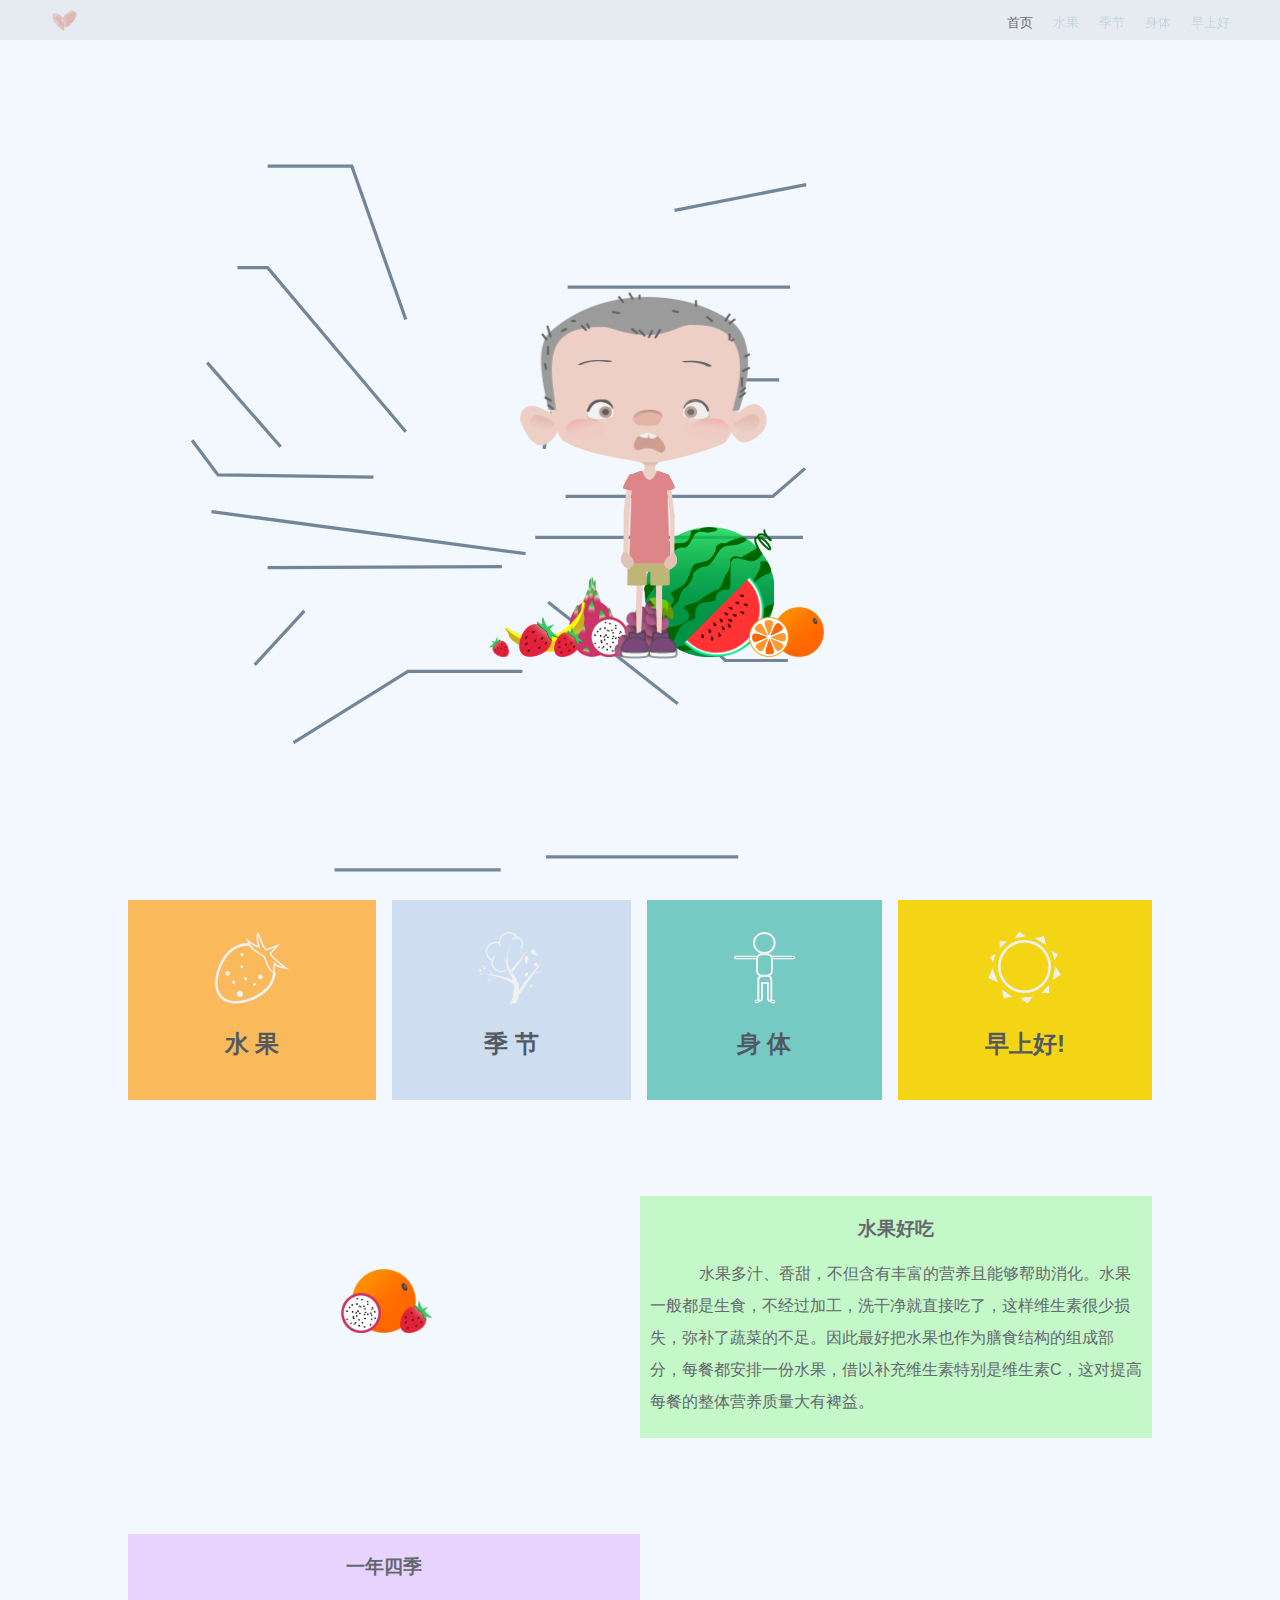
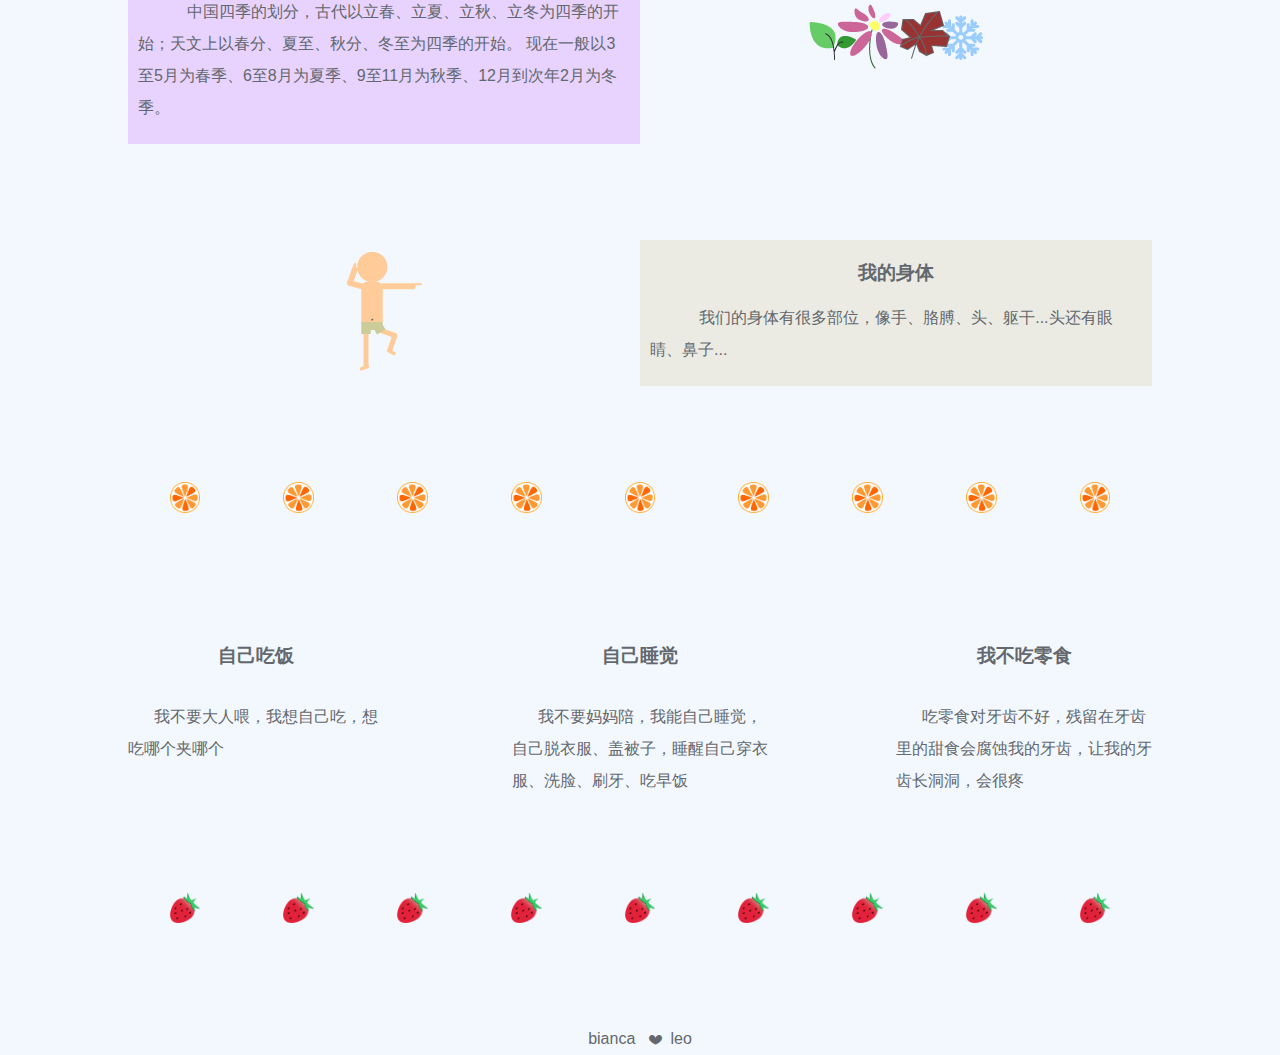
==== index.html @ 9fa592bf "Update index.html" ====
<!DOCTYPE html>
<html lang="en">
<head>
	<meta charset="UTF-8">
	<meta name="viewport" content="width=device-width, initial-scale=1.0, user-scalable=no">
	<title>Leo~</title>
	<link rel="stylesheet" href="css/common.css">
	<link rel="stylesheet" href="css/style.css">
	<link rel="stylesheet" href="css/iconfont.css">
	<link rel="shortcut icon" type="image/icon" href="imgs/heart.ico">
	<!-- <link href="https://fonts.googleapis.com/css?family=ZCOOL+KuaiLe" rel="stylesheet"> -->
</head>
<body>
	<header>
		<div class="header-inner">
			<a href="index.html" id="logo"></a>
			<nav>
				<a id="menu-icon" data-target="nav ul"></a>
				<ul>
					<li><a href="index.html" class="current">首页</a></li>
					<li><a href="fruits.html">水果</a></li>
					<li><a href="#">季节</a></li>
					<li><a href="#">身体</a></li>
					<li><a href="#">早上好</a></li>
				</ul>
			</nav>
		</div>
	</header>

	<section class="banner"> 
		<div class="banner-inner">
			<!-- <svg id="dirLines" class="showUp" xmlns="http://www.w3.org/2000/svg" viewBox="0 0 392 478">
				<defs>
					<style>
						.cls-1{fill:none;stroke:#b3b3b3;stroke-miterlimit:10;stroke-width:2px;}
					</style>
				</defs>
				<line class="cls-1" x1="226" y1="133" x2="384" y2="133"/>
				<line class="cls-1" x1="151" y1="148" x2="26" y2="148"/>
				<line class="cls-1" x1="151" y1="200" x2="15" y2="200"/>
				<line class="cls-1" x1="95" y1="225" x2="31" y2="225"/>
				<polyline class="cls-1" points="215 208 361 208 374 194"/>
				<line class="cls-1" x1="211" y1="249" x2="305" y2="249"/>
				<line class="cls-1" x1="225" y1="230" x2="381" y2="230"/>
				<polyline class="cls-1" points="156 225 140 254 52 254"/>
				<line class="cls-1" x1="206" y1="313" x2="125" y2="313"/>
				<line class="cls-1" x1="104" y1="279" x2="38" y2="279"/>
				<polyline class="cls-1" points="263 270 340 270 357 289"/>
				<line class="cls-1" x1="216" y1="397" x2="305" y2="397"/>
				<line class="cls-1" x1="195" y1="403" x2="125" y2="403"/>
				<line class="cls-1" x1="226" y1="427" x2="316" y2="427"/>
				<line class="cls-1" x1="180" y1="431" x2="125" y2="431"/>
				<polyline class="cls-1" points="206 279 253 279 277 300"/>
			</svg> -->
		</div>
		<svg xmlns="http://www.w3.org/2000/svg" viewBox="0 0 593 478">
		    <defs>
		        <style>
		        #names, #names-m{
		        	display: none;
		        	opacity: 0;
		        }

		        #dirLines, #dirLine-m{
		        	display: none;
		        }

		        text{
		        	fill: #63686e;
		        }

		        line, polyline{
		        	fill: #63686e;
		        }

		        #parts path, #parts rect, #parts-m path, #parts-m rect{
		        	opacity: 0;
		        }

		        .cls-1,
		        .cls-6 {
		            fill: none;
		            stroke-miterlimit: 10;
		        }

		        .cls-1 {
		            stroke: #738598;
		            stroke-width: 1.5px;
		        }

		        .cls-2 {
		            font-size: 17px;
		        }

		        .cls-2,
		        .cls-3 {
		            font-family: MicrosoftYaHei, Microsoft YaHei;
		        }

		        .cls-3 {
		            font-size: 17.38px;
		        }

		        .cls-4 {
		            letter-spacing: -0.01em;
		        }

		        .cls-5 {
		            letter-spacing: 0em;
		        }

		        .cls-6 {
		            stroke: #63686e;
		            stroke-width: 1.5px;
		        }

		        .cls-7 {
		            letter-spacing: 0em;
		        }

		        .cls-8 {
		            letter-spacing: -0.01em;
		        }

		        .cls-9 {
		            letter-spacing: -0.01em;
		        }

		        #parts path.partShow, #parts rect.partShow{
		        	opacity: 1;
		        	stroke-dasharray: 4, 4;
		        	stroke: #21174a;
		        	fill: rgba(68,142,246,0.3);
		        }

		        #parts-m path.partShow, #parts-m rect.partShow{
		        	opacity: 1;
		        	stroke-dasharray: 4, 4;
		        	stroke: #21174a;
		        	fill: rgba(68,142,246,0.3);
		        }
		        </style>
		    </defs>
		    <g id="dirLines" class="showUp">
		        <line class="cls-1" x1="293" y1="133" x2="451" y2="133" />
		        <polyline class="cls-1" points="218 148 193 77 154 77" />
		        <polyline class="cls-1" points="218 200 154 124 123 124" />
		        <polyline class="cls-1" points="282 208 428 208 441 194" />
		        <line class="cls-1" x1="278" y1="249" x2="372" y2="249" />
		        <polyline class="cls-1" points="292 230 418 230 450 216" />
		        <polyline class="cls-1" points="203 221 131 220 113 200" />
		        <polyline class="cls-1" points="166 344 219 311 272 311" />
		        <line class="cls-1" x1="171" y1="283" x2="148" y2="308" />
		        <polyline class="cls-1" points="330 270 356 306 385 306" />
		        <line class="cls-1" x1="283" y1="397" x2="372" y2="397" />
		        <line class="cls-1" x1="262" y1="403" x2="192" y2="403" />
		        <line class="cls-1" x1="293" y1="427" x2="383" y2="427" />
		        <line class="cls-1" x1="284" y1="279" x2="344" y2="326" />
		        <polyline class="cls-1" points="273.5 256.5 251 256.5 145 231 128 231" />
		        <line class="cls-1" x1="262.5" y1="262.5" x2="154" y2="263" />
		        <line class="cls-1" x1="115" y1="154" x2="160" y2="207" />
		        <line class="cls-1" x1="342.5" y1="97.5" x2="403.5" y2="85.5" />
		    </g>
		    <g id="dirLines-m" class="showUp">
		    	<line class="cls-1" x1="263" y1="133" x2="366" y2="133" />
		        <polyline class="cls-1" points="188 148 163 77 124 77" />
		        <polyline class="cls-1" points="188 200 124 124 110 124" />
		        <polyline class="cls-1" points="252 208 259 176 361 176" />
		        <line class="cls-1" x1="248" y1="249" x2="372" y2="249" />
		        <polyline class="cls-1" points="262 230 358 230 373 217" />
		        <polyline class="cls-1" points="173 221 101 220 89 204" />
		        <polyline class="cls-1" points="136 344 189 311 242 311" />
		        <line class="cls-1" x1="141" y1="283" x2="118" y2="308" />
		        <polyline class="cls-1" points="300 270 336 306 365 306" />
		        <line class="cls-1" x1="253" y1="397" x2="342" y2="397" />
		        <line class="cls-1" x1="232" y1="403" x2="155" y2="403" />
		        <line class="cls-1" x1="263" y1="427" x2="342" y2="427" />
		        <line class="cls-1" x1="254" y1="279" x2="314" y2="326" />
		        <line class="cls-1" x1="243.5" y1="256.5" x2="98" y2="237" />
		        <line class="cls-1" x1="232.5" y1="262.5" x2="124" y2="263" />
		        <line class="cls-1" x1="96" y1="168" x2="130" y2="207" />
		        <line class="cls-1" x1="312.5" y1="97.5" x2="373.5" y2="85.5" />
		    </g>
		    <g id="names">    
		    	<g class="ng">
		    		<rect id="nhead" x="408" data-parts="phead" class="cls-6" y="67.5" width="98.5" height="28" rx="5.5" ry="5.5" />
		    		<text class="cls-2" transform="translate(427 88.23)">头</text>
			        <text class="cls-3" transform="translate(457 88.3)">head</text>
		    	</g>	
		    	<g class="ng">
		    		<rect id="nforehead" data-parts="pforehead" class="cls-6" x="464" y="114.5" width="123.5" height="28" rx="5.5" ry="5.5" />
		    		<text class="cls-2" transform="translate(470 135.23)">前额</text>
			        <text class="cls-3" transform="translate(509 135.3)">fo
			            <tspan class="cls-4" x="17.08" y="0">r</tspan>
			            <tspan class="cls-5" x="23.47" y="0">ehead</tspan>
			        </text>
		    	</g>
		        
		        <g class="ng">
		        	<rect id="nnose" data-parts="pnose" class="cls-6" x="451" y="162.5" width="115.5" height="28" rx="5.5" ry="5.5" />
		        	<text class="cls-2" transform="translate(466 183.23)">鼻子</text>
			        <text class="cls-3" transform="translate(516 183.3)">nose</text>
			        
		        </g>
		        

		        
		        

		      	<g class="ng">
		      		<rect id="nmouth" data-parts="pmouth" class="cls-6" x="462" y="201.5" width="115.5" height="28" rx="5.5" ry="5.5" />
		      		<text class="cls-2" transform="translate(477 222.23)">嘴</text>
			        <text class="cls-3" transform="translate(511 222.3)">mouth</text>
			        
		      	</g>
		        

		        <g class="ng">
		        	<rect id="nchin" data-parts="pchin" class="cls-6" x="383" y="238.5" width="115.5" height="28" rx="5.5" ry="5.5" />
		      		<text class="cls-2" transform="translate(397 259.23)">下巴</text>
			        <text class="cls-3" transform="translate(450 259.3)">chin</text>
			        
		      	</g>
		        

		        <g class="ng">
		        	<rect id="arm" class="cls-6" data-parts="parmL,parmR"  x="392" y="293.5" width="115.5" height="28" rx="5.5" ry="5.5" />
		      		<text class="cls-2" transform="translate(406 314.23)">胳膊</text>
			        <text class="cls-3" transform="translate(459 314.3)">a
			            <tspan class="cls-7" x="9.61" y="0">r</tspan>
			            <tspan x="16.21" y="0">m</tspan>
			        </text>
			        
		      	</g>
		       
				<g class="ng">
					<rect id="nchest" data-parts="pchest" class="cls-6" x="338.5" y="332.5" width="89" height="28" rx="5.5" ry="5.5" />
		      		<text class="cls-2" transform="translate(349 353.23)">胸</text>
			        <text class="cls-3" transform="translate(375 353.3)">chest</text>
			        
		      	</g>
		        
		       
				<g class="ng"> 
					<rect id="knee" data-parts="pkneeL,pkneeR" class="cls-6" x="383" y="380.5" width="115.5" height="28" rx="5.5" ry="5.5" />
		      		<text class="cls-2" transform="translate(400 401.23)">膝盖</text>
			        <text class="cls-3" transform="translate(443 401.3)">knee</text>
			       
		      	</g>
		        
		        

		        <g class="ng">
		        	<rect id="foot" data-parts="pfootL,pfootR" class="cls-6" x="391" y="415.5" width="115.5" height="28" rx="5.5" ry="5.5" />
		      		<text class="cls-2" transform="translate(414 436.23)">脚</text>
			        <text class="cls-3" transform="translate(450 437.3)">foot</text>
					
		      	</g>
		        

		        <g class="ng">
		        	<rect id="leg" data-parts="plegL,plegR" class="cls-6" x="69" y="387.5" width="115.5" height="28" rx="5.5" ry="5.5" />
		      		<text class="cls-2" transform="translate(97 408.23)">腿</text>
			        <text class="cls-3" transform="translate(129 408.3)">leg</text>
			        
		      	</g>
		        

		        <g class="ng">
		        	<rect id="nstomach" data-parts="pstomach" class="cls-6" x="60" y="340.5" width="101.5" height="28" rx="5.5" ry="5.5" />
		      		<text class="cls-2" transform="translate(67 361.23)">胃</text>
			        <text class="cls-3" transform="translate(86 360.3)">s
			            <tspan class="cls-9" x="8.05" y="0">t</tspan>
			            <tspan x="14.38" y="0">omach</tspan>
			        </text>
					

		      	</g>
		        
		        <g class="ng">
		        	<rect id="hand" data-parts="phandL,phandR" class="cls-6" x="37" y="299.5" width="101.5" height="28" rx="5.5" ry="5.5" />
		      		<text class="cls-2" transform="translate(53 320.23)">手</text>
			        <text class="cls-3" transform="translate(85 320.3)">hand</text>
					
		      	</g>
		        

				<g class="ng">
					<rect id="shoulder" data-parts="pshoulderL,pshoulderR" class="cls-6" x="28" y="255.5" width="115.5" height="28" rx="5.5" ry="5.5" />
		      		<text class="cls-2" transform="translate(31 276.23)">肩膀</text>
			        <text class="cls-3" transform="translate(68 275.3)">shoulder</text>
					
		      	</g>
		       

				<g class="ng">
					<rect id="nneck" data-parts="pneck" class="cls-6" x="17" y="216.5" width="101.5" height="28" rx="5.5" ry="5.5" />
		      		<text class="cls-2" transform="translate(28 237.23)">脖子</text>
			        <text class="cls-3" transform="translate(70 236.3)">neck</text>
					>
		      	</g>
		        

				<g class="ng">
					<rect id="cheek" data-parts="pcheekL,pcheekR" class="cls-6" x="4" y="173.5" width="101.5" height="28" rx="5.5" ry="5.5" />
		      		<text class="cls-2" transform="translate(13 194.23)">脸颊</text>
			        <text class="cls-3" transform="translate(51 194.3)">cheek</text>
					
		      	</g>
		        

				<g class="ng">
					<rect id="ear" data-parts="pearL,pearR" class="cls-6" x="8" y="139.5" width="101.5" height="28" rx="5.5" ry="5.5" />
		      		<text class="cls-2" transform="translate(21 160.23)">耳朵</text>
			        <text class="cls-3" transform="translate(73 159.3)">ear</text>
					
		      	</g>
		       

		        <g class="ng">
		        	<rect id="eye" data-parts="peyeL,peyeR" class="cls-6" x="13" y="105.5" width="101.5" height="28" rx="5.5" ry="5.5" />
		      		<text class="cls-2" transform="translate(26 126.23)">眼睛</text>
			        <text class="cls-3" transform="translate(76 124.3)">e
			            <tspan class="cls-8" x="9.86" y="0">y</tspan>
			            <tspan x="18.97" y="0">e</tspan>
			        </text>
					
		      	</g>
		        

 				<g class="ng">
 					<rect id="eyebrow" data-parts="peyebrowL,peyebrowR" class="cls-6" x="29.5" y="61.5" width="116" height="28" rx="5.5" ry="5.5" />
		      		<text class="cls-2" transform="translate(34 81.23)">眉毛</text>
			        <text class="cls-3" transform="translate(72 81.3)">e
			            <tspan class="cls-8" x="9.86" y="0">y</tspan>
			            <tspan x="18.97" y="0">eb</tspan>
			            <tspan class="cls-4" x="39.94" y="0">r</tspan>
			            <tspan x="46.33" y="0">ow</tspan>
			        </text>	
			        
		      	</g>           
		    </g>
		    <g id="names-m">    
		    	<g class="ng">
		    		<rect id="nhead" data-parts="phead-m" class="cls-6"  x="362" y="67.5" width="98.5" height="28" rx="5.5" ry="5.5"  />
		    		<text class="cls-2" transform="translate(381 88.23)">头</text>
			        <text class="cls-3" transform="translate(411 88.3)">head</text>
		    	</g>	
		    	<g class="ng">
		    		<rect id="nforehead" data-parts="pforehead-m" class="cls-6"  x="353" y="115.5" width="114.5" height="28" rx="5.5" ry="5.5" />
		    		<text class="cls-2" transform="translate(353 136.46)">前额</text>
			        <text class="cls-3" transform="translate(389.72 136.53)">fo
			            <tspan class="cls-4" x="17.83" y="0">r</tspan>
			            <tspan class="cls-5" x="24.5" y="0">ehead</tspan>
			        </text>
		    	</g>
		        
		        <g class="ng">
		        	<rect id="nnose" data-parts="pnose-m" class="cls-6" x="378.5" y="155.5" width="89" height="28" rx="5.5" ry="5.5" />
		        	<text class="cls-2" transform="translate(386 176.23)">鼻子</text>
			        <text class="cls-3" transform="translate(424 176.3)">nose</text>
			        
		        </g>
		        

		        
		        

		      	<g class="ng">
		      		<rect id="nmouth" data-parts="pmouth-m" class="cls-6"  x="385.5" y="191.5" width="82" height="28" rx="5.5" ry="5.5"  />
		      		<text class="cls-2" transform="translate(391 212.23)">嘴</text>
			        <text class="cls-3" transform="translate(410 212.3)">mouth</text>
			        
		      	</g>
		        

		        <g class="ng">
		        	<rect id="nchin" data-parts="pchin-m" class="cls-6" x="385.5" y="237.5" width="82" height="28" rx="5.5" ry="5.5" />
		      		<text class="cls-2" transform="translate(392 258.23)">下巴</text>
			        <text class="cls-3" transform="translate(430 258.3)">chin</text>
			        
		      	</g>
		        

		        <g class="ng">
		        	<rect id="arm" class="cls-6" data-parts="parmL-m,parmR-m" x="385.5" y="293.5" width="82" height="28" rx="5.5" ry="5.5" />
		      		<text class="cls-2" transform="translate(394 314.23)">胳膊</text>
			        <text class="cls-3" transform="translate(433 314.3)">a
			            <tspan class="cls-7" x="9.61" y="0">r</tspan>
			            <tspan x="16.21" y="0">m</tspan>
			        </text>
			        
		      	</g>
		       
				<g class="ng">
					<rect id="nchest" data-parts="pchest-m" class="cls-6"  x="308.5" y="332.5" width="89" height="28" rx="5.5" ry="5.5"  />
		      		<text class="cls-2" transform="translate(319 353.23)">胸</text>
			        <text class="cls-3" transform="translate(345 353.3)">chest</text>
			        
		      	</g>
		        
		       
				<g class="ng"> 
					<rect id="knee" data-parts="pkneeL-m,pkneeR-m" class="cls-6" x="353" y="380.5" width="114.5" height="28" rx="5.5" ry="5.5" />
		      		<text class="cls-2" transform="translate(370 401.23)">膝盖</text>
			        <text class="cls-3" transform="translate(413 401.3)">knee</text>
			       
		      	</g>
		        
		        

		        <g class="ng">
		        	<rect id="foot" data-parts="pfootL-m,pfootR-m" class="cls-6" x="353" y="412.5" width="114.5" height="28" rx="5.5" ry="5.5"/>
		      		<text class="cls-2" transform="translate(376 433.23)">脚</text>
			        <text class="cls-3" transform="translate(412 434.3)">foot</text>
					
		      	</g>
		        
		        

		        <g class="ng">
		        	<rect id="leg-m" data-parts="plegL-m,plegR-m" class="cls-6" x="31" y="386.5" width="115.5" height="28" rx="5.5" ry="5.5" />
		      		<text class="cls-2" transform="translate(59 407.23)">腿</text>
        			<text class="cls-3" transform="translate(91 407.3)">leg</text>
			        
		      	</g>
		        

		        <g class="ng">
		        	<rect id="nstomach-m" data-parts="pstomach-m" class="cls-6"  x="30" y="340.5" width="101.5" height="28" rx="5.5" ry="5.5"/>
		      		<text class="cls-2" transform="translate(37 361.23)">胃</text>
			        <text class="cls-3" transform="translate(56 360.3)">s
			            <tspan class="cls-9" x="8.05" y="0">t</tspan>
			            <tspan x="14.38" y="0">omach</tspan>
			        </text>
					

		      	</g>
		        
		        <g class="ng">
		        	<rect id="hand-m" data-parts="phandL-m,phandR-m" class="cls-6" x="7" y="299.5" width="101.5" height="28" rx="5.5" ry="5.5" />
		      		<text class="cls-2" transform="translate(23 320.23)">手</text>
        			<text class="cls-3" transform="translate(55 320.3)">hand</text>
					
		      	</g>
		        

				<g class="ng">
					<rect id="shoulder-m" data-parts="pshoulderL-m,pshoulderR-m" class="cls-6" x="1" y="255.5" width="115.5" height="28" rx="5.5" ry="5.5" />
		      		<text class="cls-2" transform="translate(4 276.23)">肩膀</text>
        			<text class="cls-3" transform="translate(41 275.3)">shoulder</text>
					
		      	</g>
		       

				<g class="ng">
					<rect id="nneck-m" data-parts="pneck-m" class="cls-6" x="0.5" y="219.5" width="91" height="28" rx="5.5" ry="5.5" />
		      		<text class="cls-2" transform="translate(7 240.23)">脖子</text>
        			<text class="cls-3" transform="translate(43 239.3)">neck</text>
		      	</g>
		        

				<g class="ng">
					<rect id="cheek-m" data-parts="pcheekL-m,pcheekR-m" class="cls-6" x="0.5" y="173.5" width="92" height="28" rx="5.5" ry="5.5" />
		      		<text class="cls-2" transform="translate(3 194.23)">脸颊</text>
        			<text class="cls-3" transform="translate(41 194.3)">cheek</text>
					
		      	</g>
		        

				<g class="ng">
					<rect id="ear-m" data-parts="pearL-m,pearR-m" class="cls-6" x="0.5" y="139.5" width="92" height="28" rx="5.5" ry="5.5"  />
		      		<text class="cls-2" transform="translate(10 160.23)">耳朵</text>
        			<text class="cls-3" transform="translate(56 159.3)">ear</text>
					
		      	</g>
		       

		        <g class="ng">
		        	<rect id="eye-m" data-parts="peyeL-m,peyeR-m" class="cls-6" x="1" y="105.5" width="101.5" height="28" rx="5.5" ry="5.5" />
		      		<text class="cls-2" transform="translate(14 126.23)">眼睛</text>
			        <text class="cls-3" transform="translate(59 125.3)">e
			            <tspan class="cls-8" x="9.86" y="0">y</tspan>
			            <tspan x="18.97" y="0">e</tspan>
			        </text>
					
		      	</g>
		        

 				<g class="ng">
 					<rect id="eyebrow-m" data-parts="peyebrowL-m,peyebrowR-m" class="cls-6" x="1.5" y="61.5" width="116" height="28" rx="5.5" ry="5.5" />
		      		<text class="cls-2" transform="translate(4 81.23)">眉毛</text>
			        <text class="cls-3" transform="translate(42 81.3)">e
			            <tspan class="cls-8" x="9.86" y="0">y</tspan>
			            <tspan x="18.97" y="0">eb</tspan>
			            <tspan class="cls-4" x="39.94" y="0">r</tspan>
			            <tspan x="46.33" y="0">ow</tspan>
			        </text>
		      	</g>           
		    </g>
		    <g id="parts">
		        <path id="peyebrowR" class="cls-6" d="M199.5,159.5s3-21,37-14c9,2,0,6,0,6s-20-6-30,8C200.5,166.5,199.5,159.5,199.5,159.5Z" />
		        <path id="peyebrowL" class="cls-6" d="M337.5,159.5s-4-18-33-13c-6,2,2,6,2,6s14-6,24,8C336.5,167.5,337.5,159.5,337.5,159.5Z" />
		        <path id="peyeL" class="cls-6" d="M206.5,205.5s5-30,30-13c6,5,1,17,1,17S212.5,214.5,206.5,205.5Z" />
		        <path id="peyeR" class="cls-6" d="M336.45,205.5s-5-30-30-13c-6,5-1,17-1,17S330.45,214.5,336.45,205.5Z" />
		        <path id="pnose" class="cls-6" d="M254.5,210.5c-4.9-17.13,38.59-16.77,33,0C280.5,222.5,256.5,217.5,254.5,210.5Z" />
		        <path id="pcheekL" class="cls-6" d="M189.5,220.5c3.44-24.09,41-7.37,37-2C217.5,230.5,188.5,227.5,189.5,220.5Z" />
		        <path id="pcheekR" class="cls-6" d="M349.78,220.5c-3.44-24.09-41-7.37-37-2,9,12,38,9,37,2" />
		        <path id="pearL" class="cls-6" d="M143.5,210.5s5.25-31.75,30-7c5,5,6,19,6,19s-2,12-10,14S140.5,222.5,143.5,210.5Z" />
		        <path id="pearR" class="cls-6" d="M390.21,208.5s-5.25-31.75-30-7c-5,5-6,19-6,19s2,12,10,14S393.21,220.5,390.21,208.5Z" />
		        <path id="phandL" class="cls-6" d="M162.5,280.5s5-16,16-10-5,17-5,17S163.5,289.5,162.5,280.5Z" />
		        <path id="phandR" class="cls-6" d="M383.36,281.5s-5-16-16-10,5,17,5,17S382.36,290.5,383.36,281.5Z" />
		        <rect id="pchest" class="cls-6" x="253.5" y="273.5" width="38" height="17" rx="4.25" ry="4.25" />
		        <rect id="pstomach" class="cls-6" x="261.5" y="293.5" width="21" height="24" rx="10.5" ry="10.5" />
		        <rect id="plegL" class="cls-6" x="257.5" y="364.5" width="9" height="62" rx="4.5" ry="4.5" />
		        <rect id="plegR" class="cls-6" x="277.5" y="364.5" width="9" height="62" rx="4.5" ry="4.5" />
		        <rect id="pfootR" class="cls-6" x="279.48" y="421.71" width="24.14" height="14" rx="7" ry="7" transform="translate(90.35 -49.11) rotate(11.38)" />
		        <rect id="pfootL" class="cls-6" x="240.48" y="421.71" width="24.14" height="14" rx="7" ry="7" transform="translate(584.74 799.14) rotate(168.62)" />
		        <rect id="pkneeR" class="cls-6" x="277.5" y="392.5" width="10" height="8" rx="4" ry="4" />
		        <rect id="pkneeL" class="cls-6" x="256.5" y="392.5" width="10" height="8" rx="4" ry="4" />
		        <rect id="pchin" class="cls-6" x="262.5" y="242.5" width="22" height="10" rx="5" ry="5" />
		        <path id="parmR" class="cls-6" d="M291.5,265.5l43,2,34,5s4,6-2,8c-8-1-36-6-36-6l-39-2S286.5,266.5,291.5,265.5Z" />
		        <path id="parmL" class="cls-6" d="M252.58,264.5l-43,2-34,5s-4,6,2,8c8-1,36-6,36-6l39-2S257.58,265.5,252.58,264.5Z" />
		        <path id="pmouth" class="cls-6" d="M247.5,223.5s30,9,50,0c6-3,2,9-2,13s-15,9-20,9c-4,0-19-3-24-9S243.5,222.5,247.5,223.5Z" />
		        <rect id="pneck" class="cls-6" x="262.5" y="252.5" width="21" height="9" rx="4.5" ry="4.5" />
		        <rect id="pshoulderL" class="cls-6" x="253.5" y="260.5" width="14" height="6" rx="3" ry="3" transform="translate(-48.7 59.32) rotate(-11.89)" />
		        <rect id="pshoulderR" class="cls-6" x="277.5" y="260.5" width="14" height="6" rx="3" ry="3" transform="translate(508.61 579.96) rotate(-168.11)" />
		        <path id="pforehead" class="cls-6" d="M202.5,130.5s4-17,28-9,67,8,79,0,36,2,33,9-9,12-16,12-93.6-.23-106-2C206.5,138.5,201.5,132.5,202.5,130.5Z" />
		        <path id="phead" class="cls-6" d="M167.5,126.5c34.61-38.46,129.42-69.58,203,4,7,7-5,96-13,102s-73,25-84,25-95.75-22-96.37-28S149.5,146.5,167.5,126.5Z" />
		    </g>
		    <g id="parts-m">
		        <path id="peyebrowR-m" class="cls-6" d="M169.5,159.5s3-21,37-14c9,2,0,6,0,6s-20-6-30,8C170.5,166.5,169.5,159.5,169.5,159.5Z" />
		        <path id="peyebrowL-m" class="cls-6" d="M307.5,159.5s-4-18-33-13c-6,2,2,6,2,6s14-6,24,8C306.5,167.5,307.5,159.5,307.5,159.5Z" />
		        <path id="peyeR-m" class="cls-6" d="M176.5,205.5s5-30,30-13c6,5,1,17,1,17S182.5,214.5,176.5,205.5Z" />
		        <path id="peyeL-m" data-name="eyeL" class="cls-6" d="M306.45,205.5s-5-30-30-13c-6,5-1,17-1,17S300.45,214.5,306.45,205.5Z" />
		        <path id="pnose-m" class="cls-6" d="M224.5,210.5c-4.9-17.13,38.59-16.77,33,0C250.5,222.5,226.5,217.5,224.5,210.5Z" />
		        <path id="pcheekL-m" class="cls-6" d="M159.5,220.5c3.44-24.09,41-7.37,37-2C187.5,230.5,158.5,227.5,159.5,220.5Z" />
		        <path id="pcheekR-m" class="cls-6" d="M319.78,220.5c-3.44-24.09-41-7.37-37-2,9,12,38,9,37,2" />
		        <path id="pearL-m" class="cls-6" d="M113.5,210.5s5.25-31.75,30-7c5,5,6,19,6,19s-2,12-10,14S110.5,222.5,113.5,210.5Z" />
		        <path id="pearR-m" class="cls-6" d="M360.21,208.5s-5.25-31.75-30-7c-5,5-6,19-6,19s2,12,10,14S363.21,220.5,360.21,208.5Z" />
		        <path id="phandL-m" class="cls-6" d="M132.5,280.5s5-16,16-10-5,17-5,17S133.5,289.5,132.5,280.5Z" />
		        <path id="phandR-m" class="cls-6" d="M353.36,281.5s-5-16-16-10,5,17,5,17S352.36,290.5,353.36,281.5Z" />
		        <rect id="pchest-m" class="cls-6" x="223.5" y="273.5" width="38" height="17" rx="4.25" ry="4.25" />
		        <rect id="pstomach-m" class="cls-6" x="231.5" y="293.5" width="21" height="24" rx="10.5" ry="10.5" />
		        <rect id="plegL-m" class="cls-6" x="227.5" y="364.5" width="9" height="62" rx="4.5" ry="4.5" />
		        <rect id="plegR-m" class="cls-6" x="247.5" y="364.5" width="9" height="62" rx="4.5" ry="4.5" />
		        <rect id="pfootR-m" class="cls-6" x="249.48" y="421.71" width="24.14" height="14" rx="7" ry="7" transform="translate(89.76 -43.19) rotate(11.38)" />
		        <rect id="pfootL-m" class="cls-6" x="210.48" y="421.71" width="24.14" height="14" rx="7" ry="7" transform="translate(525.33 805.07) rotate(168.62)" />
		        <rect id="pkneeR-m" class="cls-6" x="247.5" y="392.5" width="10" height="8" rx="4" ry="4" />
		        <rect id="pkneeL-m" class="cls-6" x="226.5" y="392.5" width="10" height="8" rx="4" ry="4" />
		        <rect id="pchin-m" class="cls-6" x="232.5" y="242.5" width="22" height="10" rx="5" ry="5" />
		        <path id="parmR-m" class="cls-6" d="M261.5,265.5l43,2,34,5s4,6-2,8c-8-1-36-6-36-6l-39-2S256.5,266.5,261.5,265.5Z" />
		        <path id="parmL-m" class="cls-6" d="M222.58,264.5l-43,2-34,5s-4,6,2,8c8-1,36-6,36-6l39-2S227.58,265.5,222.58,264.5Z" />
		        <path id="pmouth-m" class="cls-6" d="M217.5,223.5s30,9,50,0c6-3,2,9-2,13s-15,9-20,9c-4,0-19-3-24-9S213.5,222.5,217.5,223.5Z" />
		        <rect id="pneck-m" class="cls-6" x="232.5" y="252.5" width="21" height="9" rx="4.5" ry="4.5" />
		        <rect id="pshoulderL-m" class="cls-6" x="223.5" y="260.5" width="14" height="6" rx="3" ry="3" transform="translate(-49.34 53.14) rotate(-11.89)" />
		        <rect id="pshoulderR-m" class="cls-6" x="247.5" y="260.5" width="14" height="6" rx="3" ry="3" transform="translate(449.26 573.78) rotate(-168.11)" />
		        <path id="pforehead-m" class="cls-6" d="M172.5,130.5s4-17,28-9,67,8,79,0,36,2,33,9-9,12-16,12-93.6-.23-106-2C176.5,138.5,171.5,132.5,172.5,130.5Z" />
		        <path id="phead-m" class="cls-6" d="M137.5,126.5c34.61-38.46,129.42-69.58,203,4,7,7-5,96-13,102s-73,25-84,25-95.75-22-96.37-28S119.5,146.5,137.5,126.5Z" />
		    </g>
		</svg>
	</section>

	<section class="container flex-bet mb6">
		<section class="one-fourth" id="fruits">
			<a href="fruits.html">
				<i class="icon-fruit"></i>
				<h3>水 果</h3>
			</a>		
		</section>
		<section class="one-fourth" id="season">
			<i class="icon-season"></i>
			<h3>季 节</h3>
		</section>
		<section class="one-fourth" id="body">
			<a href="#">
				<i class="icon-body"></i>
				<h3>身 体</h3>
			</a>
		</section>
		<section class="one-fourth" id="gm">
			<i class="icon-gm"></i>
			<h3>早上好!</h3>
		</section>
	</section>
	
	<section class="container flex-bet mb6">
		<section id="col-2-fruit">
			<section></section>
		</section>
		<aside id="col-2-fruit-text">
			<h4>水果好吃</h4>
			<p>水果多汁、香甜，不但含有丰富的营养且能够帮助消化。水果一般都是生食，不经过加工，洗干净就直接吃了，这样维生素很少损失，弥补了蔬菜的不足。因此最好把水果也作为膳食结构的组成部分，每餐都安排一份水果，借以补充维生素特别是维生素C，这对提高每餐的整体营养质量大有裨益。</p>
		</aside>
	</section>

	<section class="container flex-bet mb6 section-season">
		<aside id="col-2-season-text">
			<h4>一年四季</h4>
			<p>中国四季的划分，古代以立春、立夏、立秋、立冬为四季的开始；天文上以春分、夏至、秋分、冬至为四季的开始。 现在一般以3至5月为春季、6至8月为夏季、9至11月为秋季、12月到次年2月为冬季。</p>
		</aside>
		<section id="col-2-season">
			<img src="imgs/season.png" alt="">
		</section>
	</section>

	<section class="container flex-bet mb6">
		<section id="col-2-body">
			<img src="imgs/mybody.png" alt="">
		</section>
		<aside id="col-2-body-text">
			<h4>我的身体</h4>
			<p>我们的身体有很多部位，像手、胳膊、头、躯干...头还有眼睛、鼻子...</p>
		</aside>
	</section>
	
	<section class="container orange-separator">
		<ul>
			<li><img src="imgs/orange2.png" alt=""></li>
			<li><img src="imgs/orange2.png" alt=""></li>
			<li><img src="imgs/orange2.png" alt=""></li>
			<li><img src="imgs/orange2.png" alt=""></li>
			<li><img src="imgs/orange2.png" alt=""></li>
			<li><img src="imgs/orange2.png" alt=""></li>
			<li><img src="imgs/orange2.png" alt=""></li>
			<li><img src="imgs/orange2.png" alt=""></li>
			<li><img src="imgs/orange2.png" alt=""></li>
		</ul>
	</section>

	<section id="habits" class="container flex-bet mb6 pt30">
		<section class='one-third'>
			<h4>自己吃饭</h4>
			<p>我不要大人喂，我想自己吃，想吃哪个夹哪个</p>
		</section>
		<section class='one-third'>
			<h4>自己睡觉</h4>
			<p>我不要妈妈陪，我能自己睡觉，自己脱衣服、盖被子，睡醒自己穿衣服、洗脸、刷牙、吃早饭</p>
		</section>
		<section class='one-third'>
			<h4>我不吃零食</h4>
			<p>吃零食对牙齿不好，残留在牙齿里的甜食会腐蚀我的牙齿，让我的牙齿长洞洞，会很疼</p>
		</section>
	</section>
	<footer class="container strawberry-separator">
		<ul>
			<li><img src="imgs/strawberry.png" alt=""></li>
			<li><img src="imgs/strawberry.png" alt=""></li>
			<li><img src="imgs/strawberry.png" alt=""></li>
			<li><img src="imgs/strawberry.png" alt=""></li>
			<li><img src="imgs/strawberry.png" alt=""></li>
			<li><img src="imgs/strawberry.png" alt=""></li>
			<li><img src="imgs/strawberry.png" alt=""></li>
			<li><img src="imgs/strawberry.png" alt=""></li>
			<li><img src="imgs/strawberry.png" alt=""></li>
		</ul>
	</footer>

	<footer class="container">
		<p>bianca &nbsp;&nbsp;<i class="icon-heart"></i>&nbsp;&nbsp;leo</p>
	</footer>
	<script src="js/common.js"></script>
	<script src="js/index.js"></script>
</body>
</html>
---- css/common.css ----
/* @import url('https://fonts.font.im/css?family=Hammersmith+One'); */
html, body, *{
	margin: 0;
	padding: 0;
}

body{
	background-color: #f3f8ff;
	color: #63686e;
}

header{
	width: 100%;
	height: 40px;
	position: fixed;
	top: 0;
	background-color: rgba(0, 0, 0, 0.05);
	z-index: 999;
}

.header-inner{
	max-width: 1200px;
	margin: 0 auto;
}

#logo{
	background: url("../imgs/heart.png") no-repeat center;
	background-size: contain;
	width: 30px;
	height: 30px;
	margin-top: 5px;
	float: left;
	margin-left: 10px;
}

#menu-icon{
	display: none;
	width: 25px;
	height: 25px;
	background: url("../imgs/menu-icon.png") no-repeat center;
	background-size: contain;
	margin-right: 5px;
	
}

nav{
	float: right;
	margin-top: 5px;
}

nav ul{
	list-style-type: none;
}

nav ul li{
	display: inline-block;
	font-size: 80%;
	padding: 10px;
	float: left;
}

a{
	text-decoration: none;
}

nav a{
	color: #c3d7df;
}

nav a:hover{
	color: #666;
}

nav a.current{
	color: #666;
}

@media screen and (max-width: 576px){
	#menu-icon{
		display: inline-block;
	}

	nav ul{
		display: none;
		position: absolute;
		right: 10px;
		top: 40px;
		width: 15%;
		/* border: 1px solid #ccc; */
		text-align: center;
	}

	nav ul li{
		text-align: right;
		width: 100%;
		padding: 10px 0;
	}
}
---- css/style.css ----
body{
	font-family: sans-serif;/* 'ZCOOL KuaiLe', cursive !important; */
}

.one-fourth h3{
	font-size: 1.5rem;
	text-align: center;
	color: #535962;
	line-height: 5rem;
	padding-bottom: 1rem;
}

h4{
	font-size: 120%;
	font-weight: 700;
	text-align: center;
}

#habits h4{
	margin-bottom: 2rem;
}

p{
	line-height: 200%;
	text-indent: 10%;
}

.banner{
	width: 100%;
	height: 100vh;
	position: relative;
	overflow: hidden;
}

.banner-inner{
	position: absolute;
	width: 392px;
	height: 478px;
	left: 50%;
	top: 50%;
	margin-top: -239px;
	margin-left: -196px;
}

.one-fourth i{
	font-size: 450%;
	color: #F0F0F0;
}

#headBase{
	opacity: 0;
}

#lEye.stw{	
	animation: blink 1.5s steps(10) 2,
				blink 0.8s 3s steps(10) 3 forwards;
}

#rEye{
	background-position: -374px 0;
}

#rEye.stw{
	animation: blinkR 1.5s steps(10) 2,
				blinkR 0.8s 3s steps(10) 3 forwards;
}

@keyframes blink{
	to{
		background-position: -340px 0;
	}
}

@keyframes blinkR{
	to{
		background-position: -714px 0;
	}
}

#lEye.blink{
	animation: blinkBN 0.25s steps(10) 2 forwards;
}

@keyframes blinkBN{
	to{
		background-position: 0px 0;
	}
}

#rEye.blink{
	animation: blinkRBN 0.25s steps(10) 2 forwards;
}

@keyframes blinkRBN{
	to{
		background-position: -374px 0;
	}
}

#lEyebrow{
	background-position: 0 -25px;
	
}

.eblNormal{
	animation: eblNormal 0.25s steps(10) /* 10.6.85s */ forwards;
}

#rEyebrow{
	background-position: -49px -25px;
	
}

.ebrNormal{
	animation: ebrNormal 0.25s steps(10) /* 10.6.85s */ forwards;
}

@keyframes eblNormal{
	to{
		background-position: -980px -25px;
	}
}

@keyframes ebrNormal{
	to{
		background-position: -1029px -25px;
	}
}

#mouth{
	background-position: 0 -46px;
}

.mouthNormal{
	animation: mNormal 0.25s steps(10) /* 10.6.85s */ forwards;
}

@keyframes mNormal{
	to{
		background-position: -520px -46px;
	}
}

#rSleeve{
	transform: rotateY(180deg);
}

#lSleeve{
	transform-origin: 8px 2px;
}

#rSleeve{
	transform-origin: 4px 2px;
}

#rpants{
	transform-origin: 9px 4px;
}

#lpants{
	transform-origin: 11px 4px;
}

#hipsWithPants{
	transform-origin: 20px 2px;
}

#rThigh{
	transform-origin: 4px 4px;
}

#rCalf{
	transform-origin: 5px 5px;
}

#rpants{
	transform-origin: 9px 4px;
}

#lThigh{
	transform-origin: 5px 4px;
}

#lCalf{
	transform-origin: 5px 6px;
}

#lpants{
	transform-origin: 11px 4px;
}

#lArm, #lForeArm, #rArm, #rForeArm, #lHand, #rHand, #lThigh, #lCalf, #rThigh, #rCalf, #lFoot, #rFoot{
	transition: all 0.5s;
}

#hips, #torso{
	transition: all 0.2s;
}

.clearfix::after, .clearfix::before{
	content: '';
	display: table;
}

.clearfix::after{
	clear: both;
}

.container{
	width: 80%;
	margin: 0 auto;	
}

.flex-bet{
	display: flex;
	justify-content: space-between;
}

.one-fourth{
	text-align: center;
	padding-top: 2rem;
	margin-right: 1rem;
	flex: 1 0 auto;
}

.one-fourth:last-child{
	margin-right: 0;
}

.one-third{
	width: 25%;
}

[id^="col-2-"]{
	width: 50%;	
	text-align: center;
	margin: auto;
}

[id^="col-2-"] p{
	text-align: left;
}

[id^="col-2-"] h4{
	margin-bottom: 1rem;
}


[class$='-separator']{
	margin-bottom: 6rem;
}

[class$='-separator'] ul{
	display: flex;
	justify-content: space-around;
}

[class$='-separator'] li{
	display: inline-block;
	width: 3%;
	text-align: center;
}

[class$='-separator'] img{
	width: 100%;
	height: auto;
}

#col-2-fruit section{
	width: 4rem;
	height: 4rem;
	top: 50%;
	left: 50%;
	margin-top: -2rem;
	margin-left: -2rem;
	position: relative;
	background-image: url('../imgs/orange.png');
	background-size: contain;
	background-repeat: no-repeat;
}

#col-2-fruit section::before{
	content: '';
	display: block;
	width: 2.5rem;
	height: 2.5rem;
	position: absolute;
	bottom: 0;
	left: -0.67rem;
	background-image: url('../imgs/dragon2.png');
	background-size: contain;
	background-repeat: no-repeat;
}

#col-2-fruit section::after{
	content: '';
	display: block;
	width: 2rem;
	height: 2rem;
	position: absolute;
	right: -1rem;
	bottom: 0px;
	background-image: url('../imgs/strawberry.png');
	background-size: contain;
	background-repeat: no-repeat;
}

.mb6{
	margin-bottom: 6rem;
}

.pt30{
	padding-top: 30px;
}

[id$="-text"]{
	padding: 20px 10px;
	box-sizing: border-box;
}

#col-2-fruit-text{
	background-color: #c5f8c8;
	
}

#col-2-season-text{
	background-color: #e8d3ff;
}

#col-2-body-text{
	background-color: #ebebe3;
}

#fruits{
	background-color: #fab95b;
}

.one-fourth h3{
	transition: all 0.5s;
}

.one-fourth:hover{
	box-shadow: 0px 0px 5px #69779b;
}

.one-fourth:hover i{
	text-shadow: 0px 0px 3px ;
}

.one-fourth:hover h3{
	text-shadow: 0px 0px 3px #fff;
	color: #fff;
}

.one-fourth a{
	display: inline-block;
	width: 100%;
	height: 100%;
}

#season{
	background-color: #ceddef;
}

#body{
	background-color: #75cac3;
}

#gm{
	background-color: #f3d516;
}

footer i{
	font-size: 100%;
}

footer p{
	text-indent: 0;
	text-align: center;
}

footer p i{
	font-size: 60%;
}

@media screen and (max-width: 768px){
	.flex-bet{
		display: flex;
		justify-content: space-between;
		flex-wrap: wrap;
	}

	.container{
		width: 60%;
	}

	.one-fourth{
		width: 45%;
		margin-bottom: 1rem;
	}

	.one-fourth i {
    	font-size: 300%;
    	display: inline-block;   
	}

	.one-fourth h3{
		padding: 0;
		line-height: 5rem;
		padding-bottom: 1rem;
	}

	.one-fourth:nth-child(2){
		margin-right: 0rem;
	}

	[id^="col-2-"] {
	    width: 100%;
	    text-align: center;
	    margin: auto;
	}

	#col-2-fruit section {
    	margin-top: 30px;
    	margin-bottom: 30px;
    }

    [id^="col-2-"]{
    	/* box-sizing: border-box; */
    }
		
	#col-2-season{
		order: 1;
		padding-top: 30px;
		padding-bottom: 30px;
	}
	
	#col-2-season-text{
		order: 2;
	}

	#col-2-body{
		padding-top: 30px;
		padding-bottom: 30px;
	}

	[class$='-separator'] li:nth-child(8), [class$='-separator'] li:nth-child(9){
		display: none;
	}

	[class$='-separator'] ul{
		margin-bottom: 20px;
	}

	[class$='-separator'] li{
		width: 6%;
	}

	.one-third{
		width: 100%;
	}	

	.one-third p{
		margin-bottom: 4rem;
	}

	.pt30{
		padding-top: 0px;
	}

}

@media screen and (max-width: 576px){
	.one-fourth{
		width: 100%;
	}

	.flex-bet{
		display: block;
    	justify-content: normal;
	}

	.section-season{
	    display: flex;
		flex-direction: column;
	}

	.banner-inner{
		transform: scale(0.8);
	}
}
---- css/iconfont.css ----
@font-face {
  font-family: 'icomoon';
  src:  url('../fonts/icomoon.eot?e2css9');
  src:  url('../fonts/icomoon.eot?e2css9#iefix') format('embedded-opentype'),
    url('../fonts/icomoon.ttf?e2css9') format('truetype'),
    url('../fonts/icomoon.woff?e2css9') format('woff'),
    url('../fonts/icomoon.svg?e2css9#icomoon') format('svg');
  font-weight: normal;
  font-style: normal;
}

[class^="icon-"], [class*=" icon-"] {
  /* use !important to prevent issues with browser extensions that change fonts */
  font-family: 'icomoon' !important;
  speak: none;
  font-style: normal;
  font-weight: normal;
  font-variant: normal;
  text-transform: none;
  line-height: 1;

  /* Better Font Rendering =========== */
  -webkit-font-smoothing: antialiased;
  -moz-osx-font-smoothing: grayscale;
}

.icon-sound:before {
  content: "\e90c";
}
.icon-pastry:before {
  content: "\e90a";
}
.icon-bun:before {
  content: "\e905";
}
.icon-cake:before {
  content: "\e906";
}
.icon-candied-haw:before {
  content: "\e907";
}
.icon-cookie:before {
  content: "\e908";
}
.icon-double-quotation:before {
  content: "\e909";
}
.icon-popcorn:before {
  content: "\e90b";
}
.icon-body:before {
  content: "\e900";
}
.icon-fruit:before {
  content: "\e901";
}
.icon-gm:before {
  content: "\e902";
}
.icon-season:before {
  content: "\e903";
}
.icon-heart:before {
  content: "\e904";
}
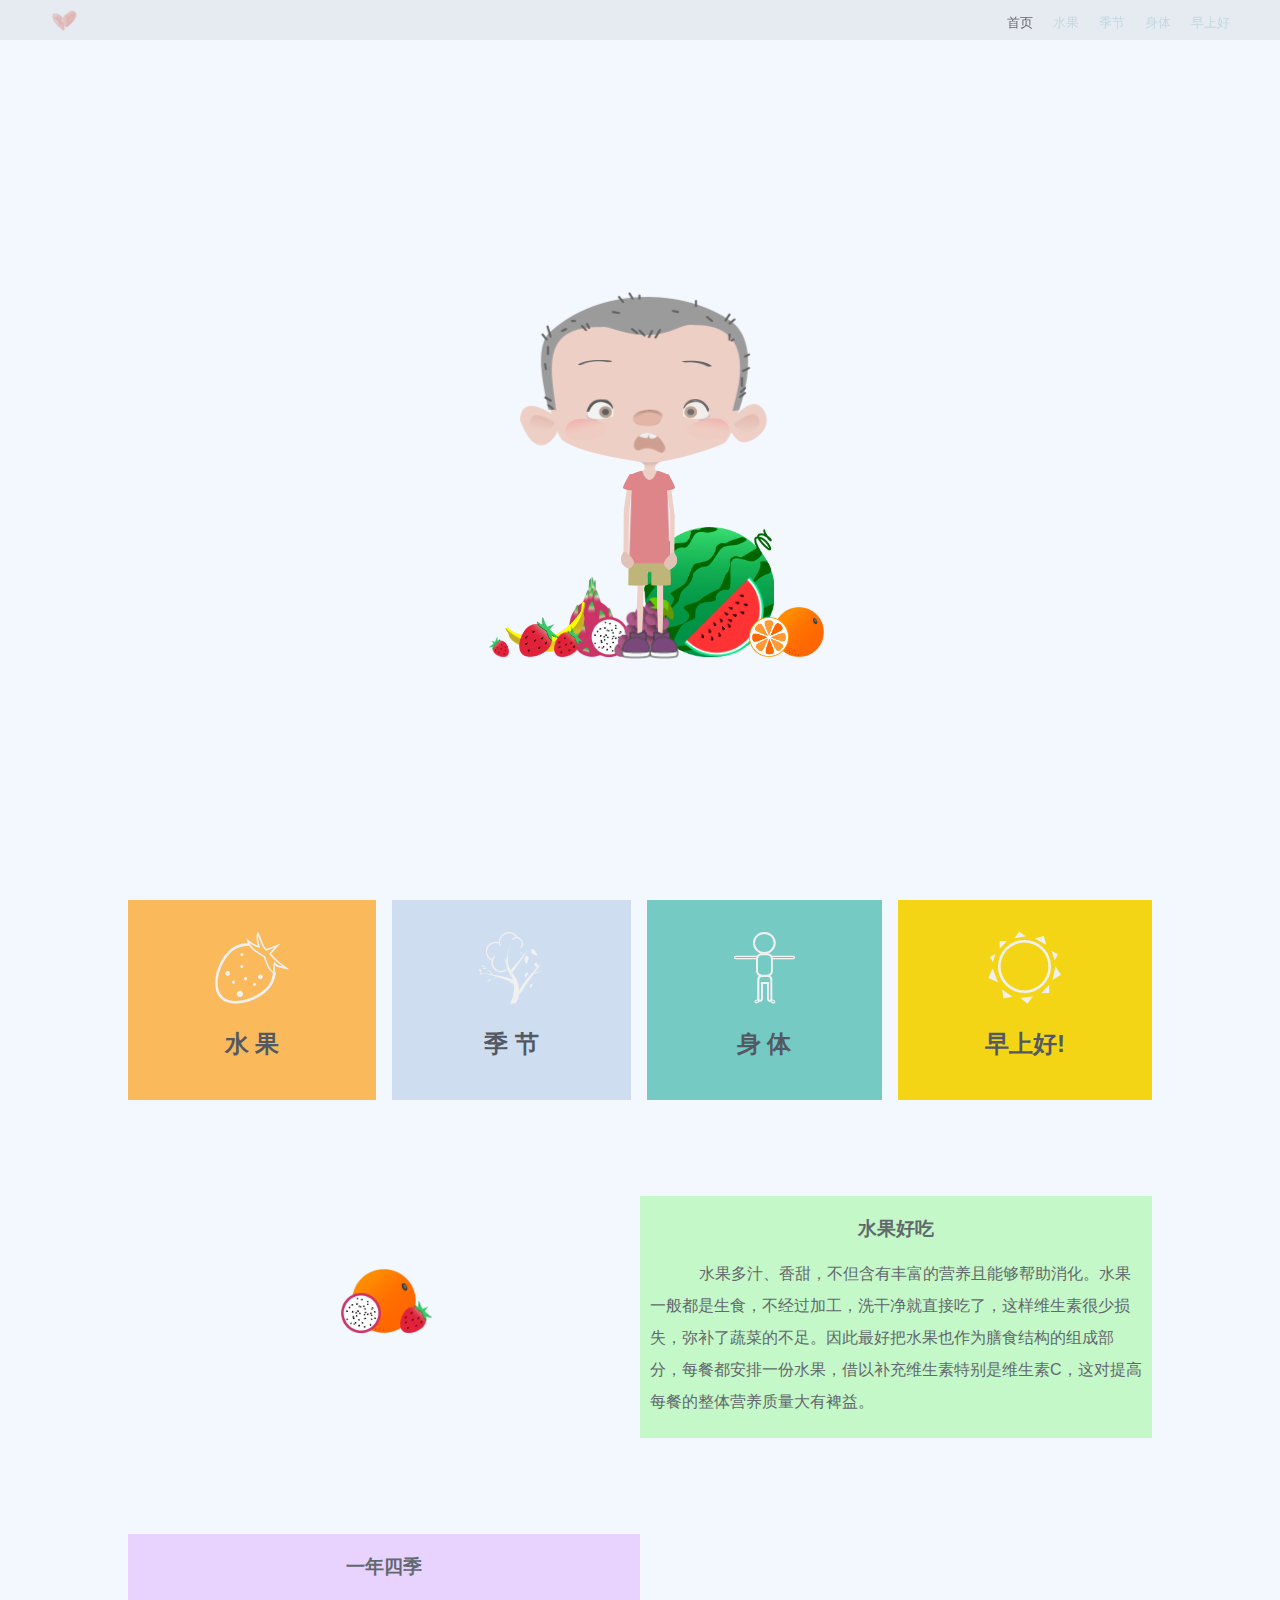
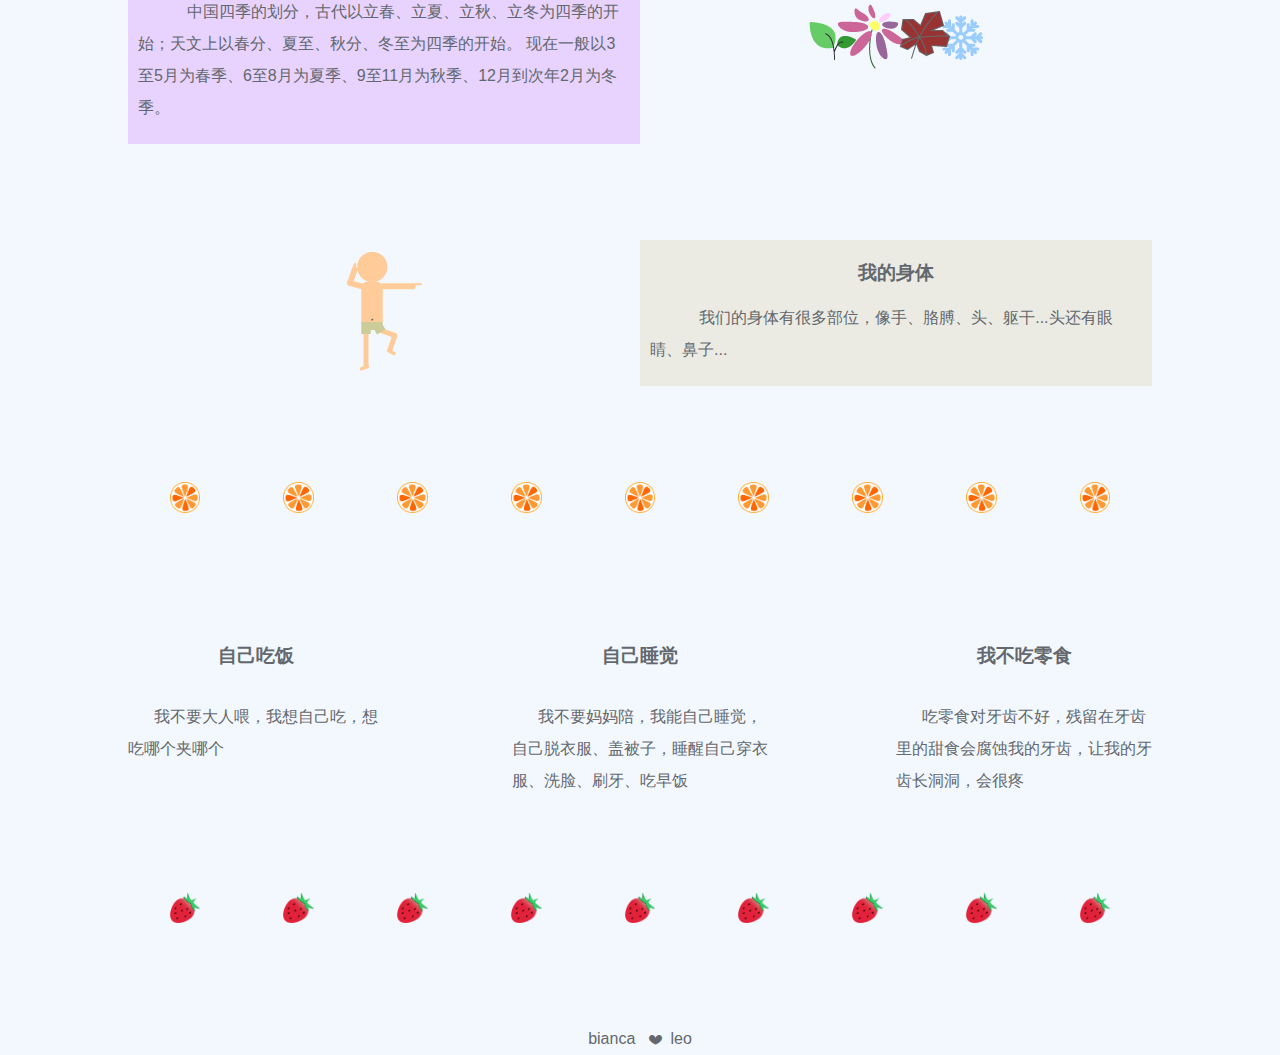
==== commit ed29a606: "Update index.html" ====
--- a/index.html
+++ b/index.html
@@ -4,8 +4,9 @@
 	<meta charset="UTF-8">
 	<meta name="viewport" content="width=device-width, initial-scale=1.0, user-scalable=no">
 	<title>Leo~</title>
+	
+	<link rel="stylesheet" href="css/style.css">
 	<link rel="stylesheet" href="css/common.css">
-	<link rel="stylesheet" href="css/style.css">
 	<link rel="stylesheet" href="css/iconfont.css">
 	<link rel="shortcut icon" type="image/icon" href="imgs/heart.ico">
 	<!-- <link href="https://fonts.googleapis.com/css?family=ZCOOL+KuaiLe" rel="stylesheet"> -->
@@ -17,7 +18,7 @@
 			<nav>
 				<a id="menu-icon" data-target="nav ul"></a>
 				<ul>
-					<li><a href="index.html" class="current">首页</a></li>
+					<li class="current"><a href="index.html">首页</a></li>
 					<li><a href="fruits.html">水果</a></li>
 					<li><a href="#">季节</a></li>
 					<li><a href="#">身体</a></li>
@@ -162,10 +163,10 @@
 		        <line class="cls-1" x1="342.5" y1="97.5" x2="403.5" y2="85.5" />
 		    </g>
 		    <g id="dirLines-m" class="showUp">
-		    	<line class="cls-1" x1="263" y1="133" x2="366" y2="133" />
+		    	<line class="cls-1" x1="263" y1="133" x2="345" y2="133" />
 		        <polyline class="cls-1" points="188 148 163 77 124 77" />
-		        <polyline class="cls-1" points="188 200 124 124 110 124" />
-		        <polyline class="cls-1" points="252 208 259 176 361 176" />
+		        <polyline class="cls-1" points="180 190 124 124 110 124" />
+		        <polyline class="cls-1" points="252 198 259 176 361 176" />
 		        <line class="cls-1" x1="248" y1="249" x2="372" y2="249" />
 		        <polyline class="cls-1" points="262 230 358 230 373 217" />
 		        <polyline class="cls-1" points="173 221 101 220 89 204" />
@@ -179,7 +180,7 @@
 		        <line class="cls-1" x1="243.5" y1="256.5" x2="98" y2="237" />
 		        <line class="cls-1" x1="232.5" y1="262.5" x2="124" y2="263" />
 		        <line class="cls-1" x1="96" y1="168" x2="130" y2="207" />
-		        <line class="cls-1" x1="312.5" y1="97.5" x2="373.5" y2="85.5" />
+		        <line class="cls-1" x1="312.5" y1="97.5" x2="357" y2="85.5" />
 		    </g>
 		    <g id="names">    
 		    	<g class="ng">
@@ -190,9 +191,7 @@
 		    	<g class="ng">
 		    		<rect id="nforehead" data-parts="pforehead" class="cls-6" x="464" y="114.5" width="123.5" height="28" rx="5.5" ry="5.5" />
 		    		<text class="cls-2" transform="translate(470 135.23)">前额</text>
-			        <text class="cls-3" transform="translate(509 135.3)">fo
-			            <tspan class="cls-4" x="17.08" y="0">r</tspan>
-			            <tspan class="cls-5" x="23.47" y="0">ehead</tspan>
+			        <text class="cls-3" transform="translate(509 135.3)">forehead
 			        </text>
 		    	</g>
 		        
@@ -226,9 +225,7 @@
 		        <g class="ng">
 		        	<rect id="arm" class="cls-6" data-parts="parmL,parmR"  x="392" y="293.5" width="115.5" height="28" rx="5.5" ry="5.5" />
 		      		<text class="cls-2" transform="translate(406 314.23)">胳膊</text>
-			        <text class="cls-3" transform="translate(459 314.3)">a
-			            <tspan class="cls-7" x="9.61" y="0">r</tspan>
-			            <tspan x="16.21" y="0">m</tspan>
+			        <text class="cls-3" transform="translate(459 314.3)">arm
 			        </text>
 			        
 		      	</g>
@@ -269,9 +266,7 @@
 		        <g class="ng">
 		        	<rect id="nstomach" data-parts="pstomach" class="cls-6" x="60" y="340.5" width="101.5" height="28" rx="5.5" ry="5.5" />
 		      		<text class="cls-2" transform="translate(67 361.23)">胃</text>
-			        <text class="cls-3" transform="translate(86 360.3)">s
-			            <tspan class="cls-9" x="8.05" y="0">t</tspan>
-			            <tspan x="14.38" y="0">omach</tspan>
+			        <text class="cls-3" transform="translate(86 360.3)">stomach
 			        </text>
 					
 
@@ -320,9 +315,7 @@
 		        <g class="ng">
 		        	<rect id="eye" data-parts="peyeL,peyeR" class="cls-6" x="13" y="105.5" width="101.5" height="28" rx="5.5" ry="5.5" />
 		      		<text class="cls-2" transform="translate(26 126.23)">眼睛</text>
-			        <text class="cls-3" transform="translate(76 124.3)">e
-			            <tspan class="cls-8" x="9.86" y="0">y</tspan>
-			            <tspan x="18.97" y="0">e</tspan>
+			        <text class="cls-3" transform="translate(76 124.3)">eye
 			        </text>
 					
 		      	</g>
@@ -331,11 +324,7 @@
  				<g class="ng">
  					<rect id="eyebrow" data-parts="peyebrowL,peyebrowR" class="cls-6" x="29.5" y="61.5" width="116" height="28" rx="5.5" ry="5.5" />
 		      		<text class="cls-2" transform="translate(34 81.23)">眉毛</text>
-			        <text class="cls-3" transform="translate(72 81.3)">e
-			            <tspan class="cls-8" x="9.86" y="0">y</tspan>
-			            <tspan x="18.97" y="0">eb</tspan>
-			            <tspan class="cls-4" x="39.94" y="0">r</tspan>
-			            <tspan x="46.33" y="0">ow</tspan>
+			        <text class="cls-3" transform="translate(72 81.3)">eyebrow
 			        </text>	
 			        
 		      	</g>           
@@ -348,10 +337,8 @@
 		    	</g>	
 		    	<g class="ng">
 		    		<rect id="nforehead" data-parts="pforehead-m" class="cls-6"  x="353" y="115.5" width="114.5" height="28" rx="5.5" ry="5.5" />
-		    		<text class="cls-2" transform="translate(353 136.46)">前额</text>
-			        <text class="cls-3" transform="translate(389.72 136.53)">fo
-			            <tspan class="cls-4" x="17.83" y="0">r</tspan>
-			            <tspan class="cls-5" x="24.5" y="0">ehead</tspan>
+		    		<text class="cls-2" transform="translate(355 136.46)">前额</text>
+			        <text class="cls-3" transform="translate(389.72 136.53)">forehead
 			        </text>
 		    	</g>
 		        
@@ -385,9 +372,7 @@
 		        <g class="ng">
 		        	<rect id="arm" class="cls-6" data-parts="parmL-m,parmR-m" x="385.5" y="293.5" width="82" height="28" rx="5.5" ry="5.5" />
 		      		<text class="cls-2" transform="translate(394 314.23)">胳膊</text>
-			        <text class="cls-3" transform="translate(433 314.3)">a
-			            <tspan class="cls-7" x="9.61" y="0">r</tspan>
-			            <tspan x="16.21" y="0">m</tspan>
+			        <text class="cls-3" transform="translate(433 314.3)">arm
 			        </text>
 			        
 		      	</g>
@@ -429,9 +414,7 @@
 		        <g class="ng">
 		        	<rect id="nstomach-m" data-parts="pstomach-m" class="cls-6"  x="30" y="340.5" width="101.5" height="28" rx="5.5" ry="5.5"/>
 		      		<text class="cls-2" transform="translate(37 361.23)">胃</text>
-			        <text class="cls-3" transform="translate(56 360.3)">s
-			            <tspan class="cls-9" x="8.05" y="0">t</tspan>
-			            <tspan x="14.38" y="0">omach</tspan>
+			        <text class="cls-3" transform="translate(56 360.3)">stomach
 			        </text>
 					
 
@@ -479,9 +462,7 @@
 		        <g class="ng">
 		        	<rect id="eye-m" data-parts="peyeL-m,peyeR-m" class="cls-6" x="1" y="105.5" width="101.5" height="28" rx="5.5" ry="5.5" />
 		      		<text class="cls-2" transform="translate(14 126.23)">眼睛</text>
-			        <text class="cls-3" transform="translate(59 125.3)">e
-			            <tspan class="cls-8" x="9.86" y="0">y</tspan>
-			            <tspan x="18.97" y="0">e</tspan>
+			        <text class="cls-3" transform="translate(59 125.3)">eye
 			        </text>
 					
 		      	</g>
@@ -490,11 +471,7 @@
  				<g class="ng">
  					<rect id="eyebrow-m" data-parts="peyebrowL-m,peyebrowR-m" class="cls-6" x="1.5" y="61.5" width="116" height="28" rx="5.5" ry="5.5" />
 		      		<text class="cls-2" transform="translate(4 81.23)">眉毛</text>
-			        <text class="cls-3" transform="translate(42 81.3)">e
-			            <tspan class="cls-8" x="9.86" y="0">y</tspan>
-			            <tspan x="18.97" y="0">eb</tspan>
-			            <tspan class="cls-4" x="39.94" y="0">r</tspan>
-			            <tspan x="46.33" y="0">ow</tspan>
+			        <text class="cls-3" transform="translate(42 81.3)">eyebrow
 			        </text>
 		      	</g>           
 		    </g>
@@ -659,7 +636,8 @@
 	<footer class="container">
 		<p>bianca &nbsp;&nbsp;<i class="icon-heart"></i>&nbsp;&nbsp;leo</p>
 	</footer>
+	
+	<script src="js/index.js"></script>
 	<script src="js/common.js"></script>
-	<script src="js/index.js"></script>
 </body>
 </html>
--- a/css/style.css
+++ b/css/style.css
@@ -47,6 +47,24 @@
 	color: #F0F0F0;
 }
 
+svg{
+	position: relative;
+	width: 593px;
+	height: 478px;
+	left: 50%;
+	top: 50%;
+	margin-left: -263px;
+	margin-top: -239px;
+}
+
+svg #names, svg #names-m{
+	transition: opacity 0.5s 2s;
+}
+
+#dirLines, #dirLines-m{
+	display: none;
+}
+
 #headBase{
 	opacity: 0;
 }
@@ -193,8 +211,64 @@
 	transition: all 0.5s;
 }
 
+#rHand{
+	transform-origin: 11px 7px;
+}
+
+#lHand{
+	transform-origin: 7px 5px;
+}
+
+#rArm{
+	transform-origin: 4px 4px;
+}
+
+#rForeArm{
+	transform-origin: 5px 4px;
+}
+
+#lArm{
+	transform-origin: 9px 4px;
+}
+
+#lForeArm{
+	transform-origin: 5px 5px;
+}
+
+#lThigh{
+	transform-origin: 5px 4px;
+}
+
+#lCalf{
+	transform-origin: 5px 6px;
+}
+
+#rThigh{
+	transform-origin: 4px 4px;
+}
+
+#rCalf{
+	transform-origin: 5px 5px;
+}
+
+#rSleeve{
+	transform: rotateY(180deg);
+}
+
+#lSleeve{
+	transform-origin: 8px 2px;
+}
+
+#rSleeve{
+	transform-origin: 4px 2px;
+}
+
 #hips, #torso{
 	transition: all 0.2s;
+}
+
+section.one-fourth{
+	cursor: pointer;
 }
 
 .clearfix::after, .clearfix::before{
@@ -383,6 +457,48 @@
 	font-size: 60%;
 }
 
+#orange, #watermelon2, #strawberry2, #strawberry3, #grape, #dragonfruit{
+	transition: all 3s;
+}
+
+#orange2, #watermelon, #strawberry, #banana, #dragonfruit2{
+	transition: all 4s;
+}
+
+#orange div, #orange2 div, #watermelon div, #watermelon2 div, #strawberry div, #strawberry2 div, #strawberry3 div, #grape div, #dragonfruit div, #dragonfruit2 div, #banana div{
+	background-size: contain;
+}
+
+/* #strawberry.moveAway, #strawberry2.moveAway, #strawberry3.moveAway, #dragonfruit.moveAway, #dragonfruit2.moveAway, #banana.moveAway, #grape.moveAway{
+	transform: translateX(-50rem);
+}
+
+#watermelon.moveAway, #watermelon2.moveAway, #orange.moveAway, #orange2.moveAway{
+	transform: translateX(50rem);
+} */
+
+#orange.moveAway div, #orange2.moveAway div, #watermelon.moveAway div, #watermelon2.moveAway div{
+	animation: selfSpin 1.2s 3;
+	animation-timing-function: linear;
+}
+
+#strawberry.moveAway div, #strawberry2.moveAway div, #strawberry3.moveAway div, #dragonfruit.moveAway div, #dragonfruit2.moveAway div, #banana.moveAway div, #grape.moveAway div{
+	animation: selfRSpin 1.2s 3;
+	animation-timing-function: linear;
+}
+
+@keyframes selfSpin{
+	to{
+		transform: rotate(360deg);
+	}
+}
+
+@keyframes selfRSpin{
+	to{
+		transform: rotate(-360deg);
+	}
+}
+
 @media screen and (max-width: 768px){
 	.flex-bet{
 		display: flex;
@@ -488,4 +604,9 @@
 	.banner-inner{
 		transform: scale(0.8);
 	}
-}
+
+	svg{
+		margin-left: -184px;
+		width: 468px;
+	}
+}
--- a/css/common.css
+++ b/css/common.css
@@ -71,7 +71,7 @@
 	color: #666;
 }
 
-nav a.current{
+nav li.current a{
 	color: #666;
 }
 
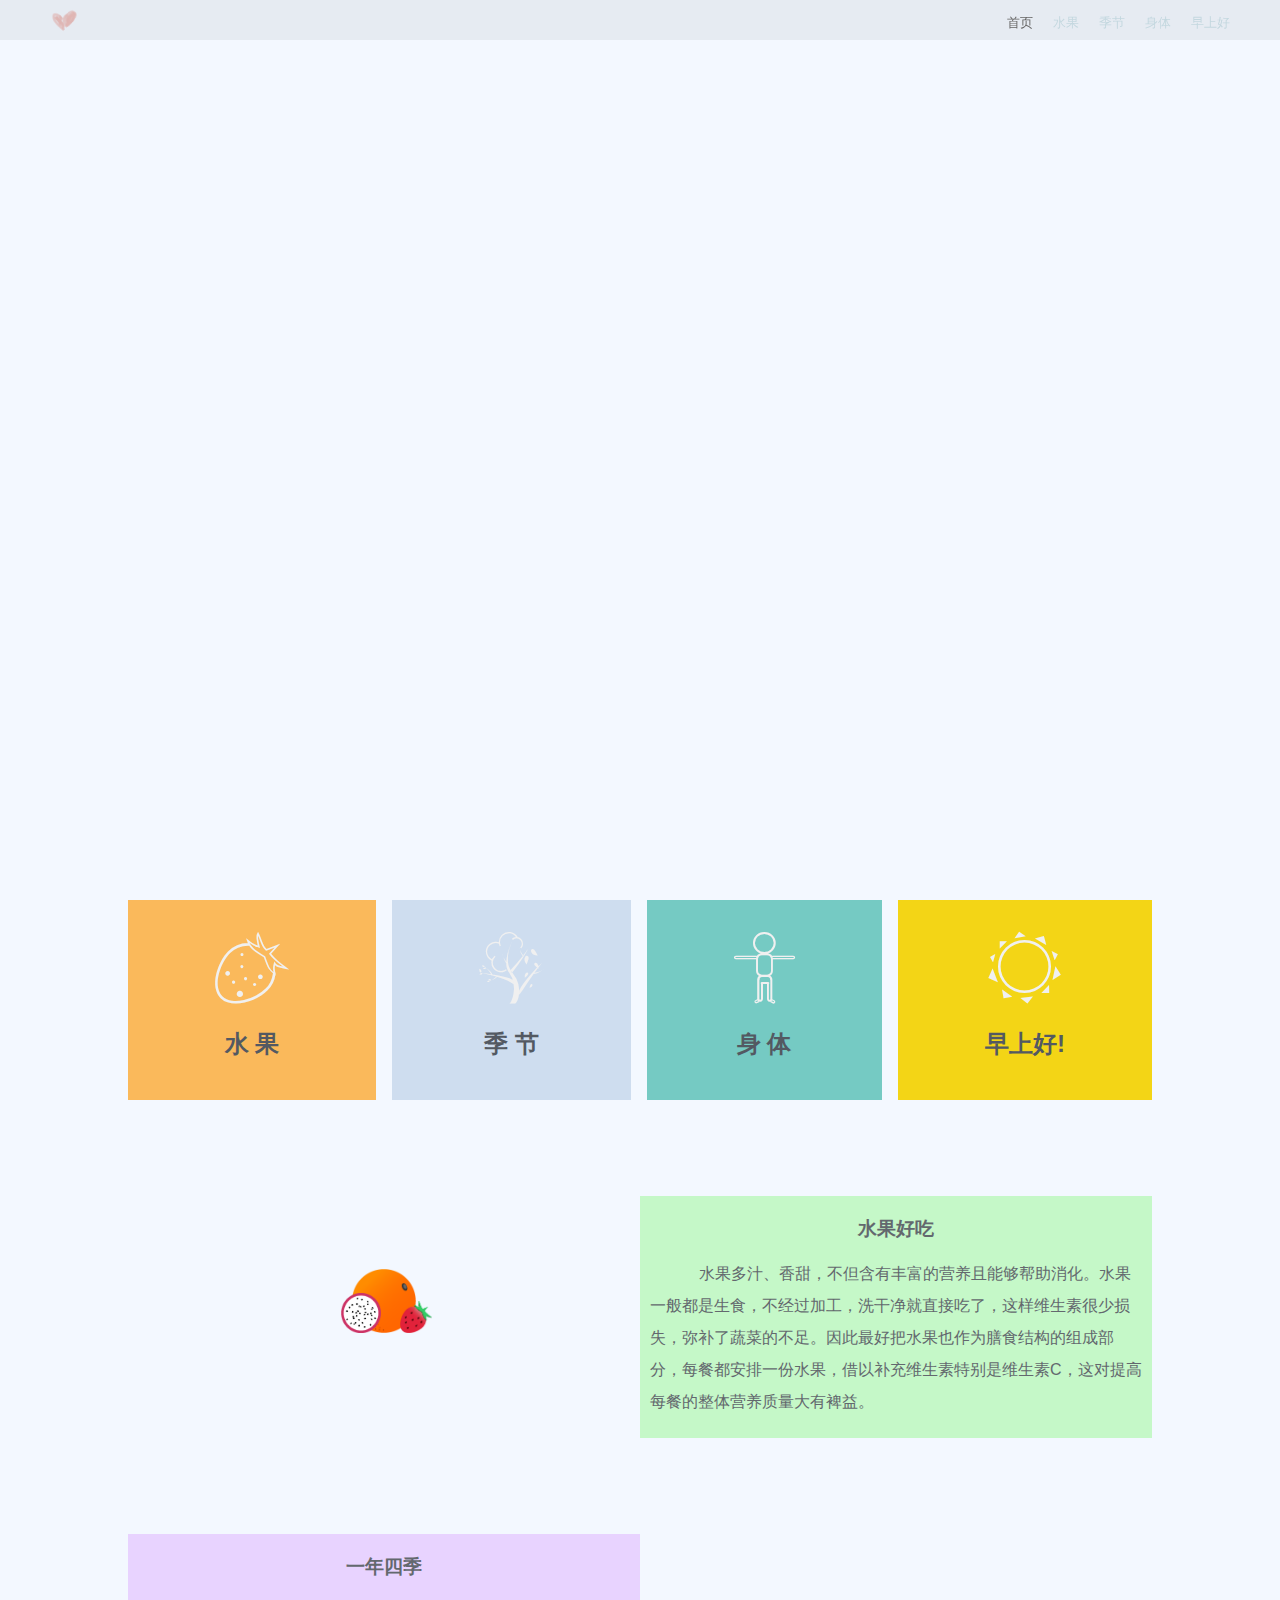
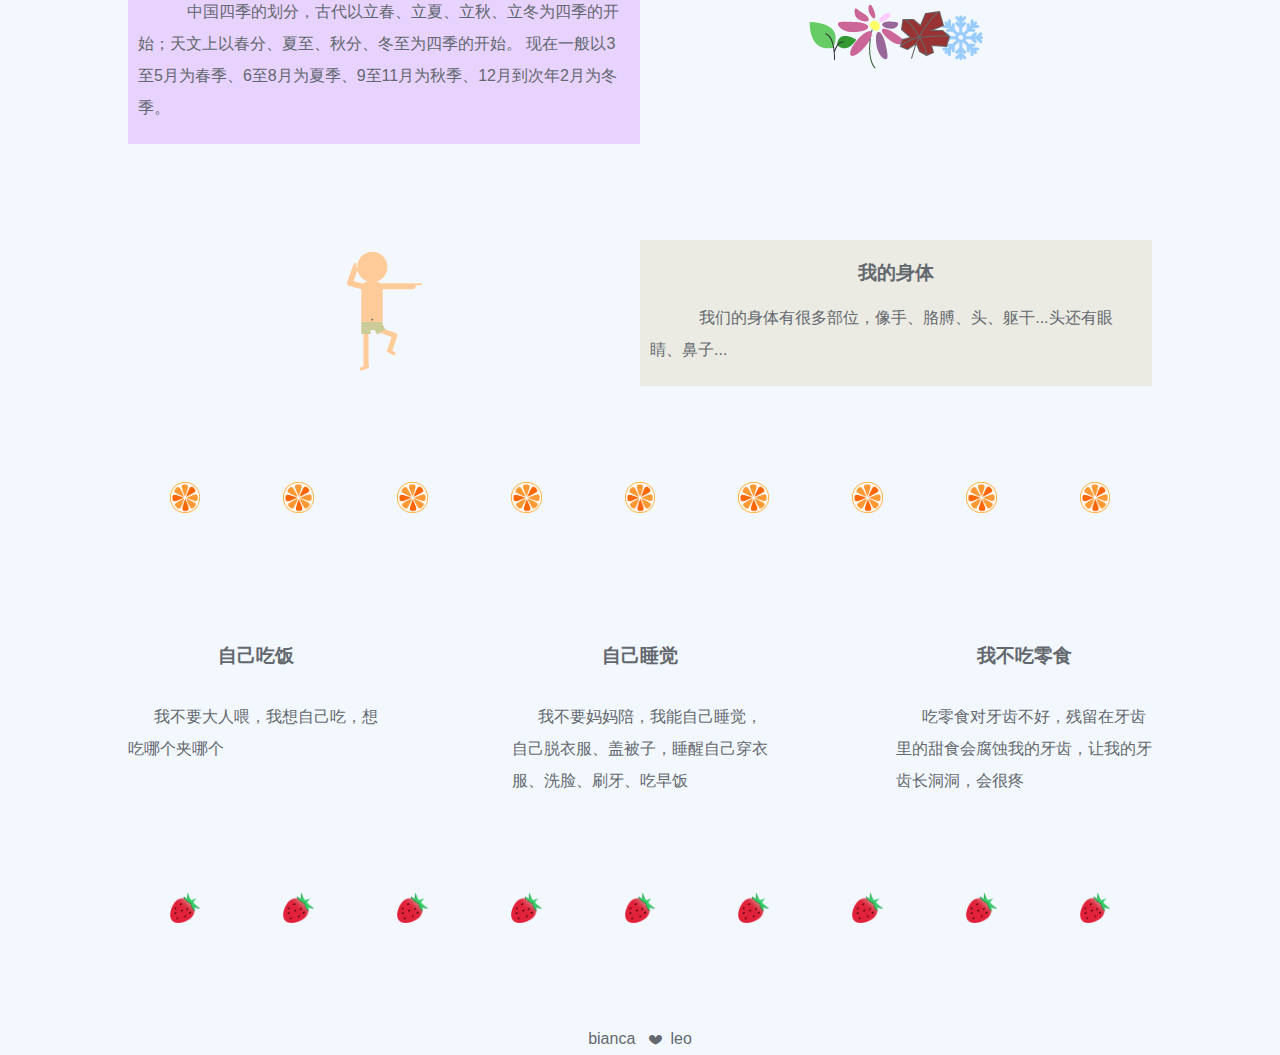
==== commit e1416c11: "Update index.html" ====
--- a/index.html
+++ b/index.html
@@ -14,14 +14,14 @@
 <body>
 	<header>
 		<div class="header-inner">
-			<a href="index.html" id="logo"></a>
+			<a href="index-2.html" id="logo"></a>
 			<nav>
 				<a id="menu-icon" data-target="nav ul"></a>
 				<ul>
-					<li class="current"><a href="index.html">首页</a></li>
-					<li><a href="fruits.html">水果</a></li>
+					<li class="current"><a href="#">首页</a></li>
+					<li><a href="fruit-2.html">水果</a></li>
 					<li><a href="#">季节</a></li>
-					<li><a href="#">身体</a></li>
+					<li><a href="body.html">身体</a></li>
 					<li><a href="#">早上好</a></li>
 				</ul>
 			</nav>
@@ -540,7 +540,7 @@
 
 	<section class="container flex-bet mb6">
 		<section class="one-fourth" id="fruits">
-			<a href="fruits.html">
+			<a href="fruit-2.html">
 				<i class="icon-fruit"></i>
 				<h3>水 果</h3>
 			</a>		
@@ -550,7 +550,7 @@
 			<h3>季 节</h3>
 		</section>
 		<section class="one-fourth" id="body">
-			<a href="#">
+			<a href="body.html">
 				<i class="icon-body"></i>
 				<h3>身 体</h3>
 			</a>
@@ -636,8 +636,9 @@
 	<footer class="container">
 		<p>bianca &nbsp;&nbsp;<i class="icon-heart"></i>&nbsp;&nbsp;leo</p>
 	</footer>
-	
+
+	<script src="js/common.js"></script>
 	<script src="js/index.js"></script>
-	<script src="js/common.js"></script>
+	<script src="js/base.js"></script>
 </body>
 </html>
--- a/css/style.css
+++ b/css/style.css
@@ -586,6 +586,12 @@
 
 }
 
+@media screen and (max-width: 767px) {
+	.banner.landscape{
+		height: 478px;
+	}
+}
+
 @media screen and (max-width: 576px){
 	.one-fourth{
 		width: 100%;
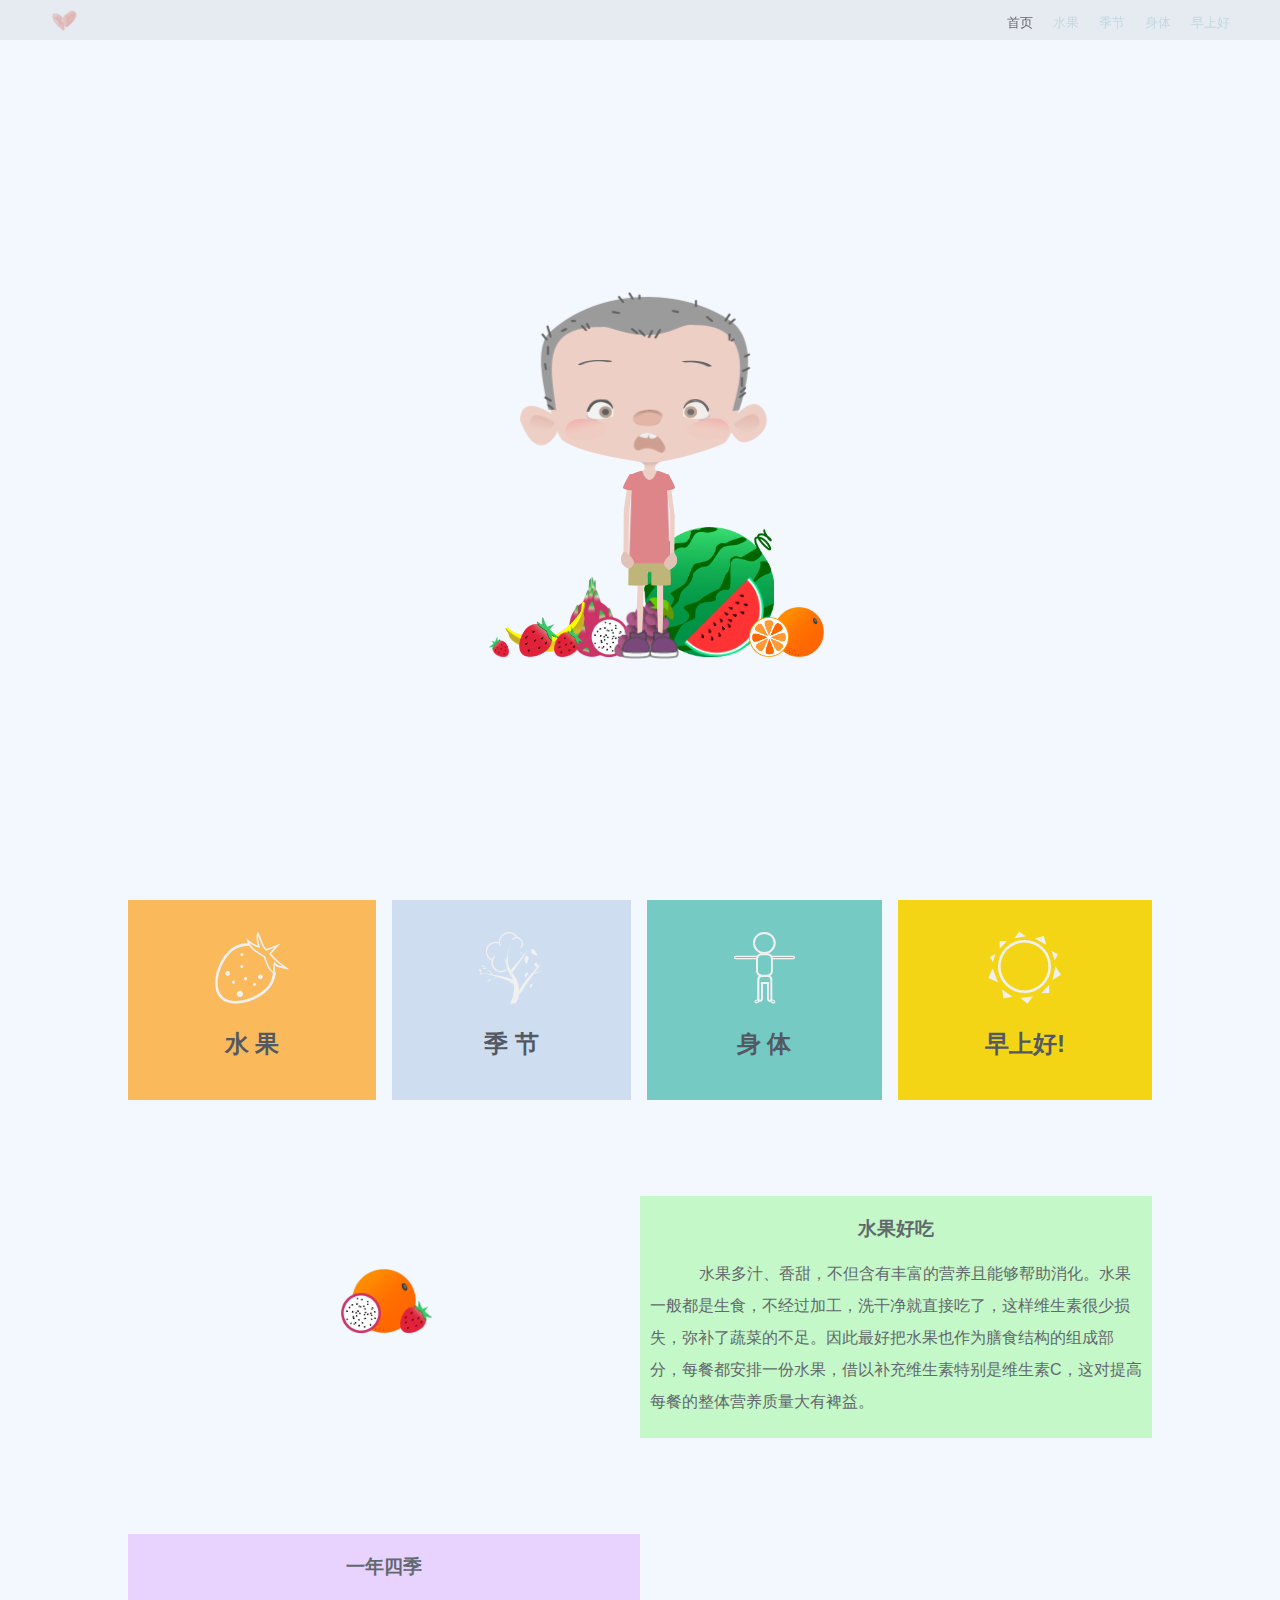
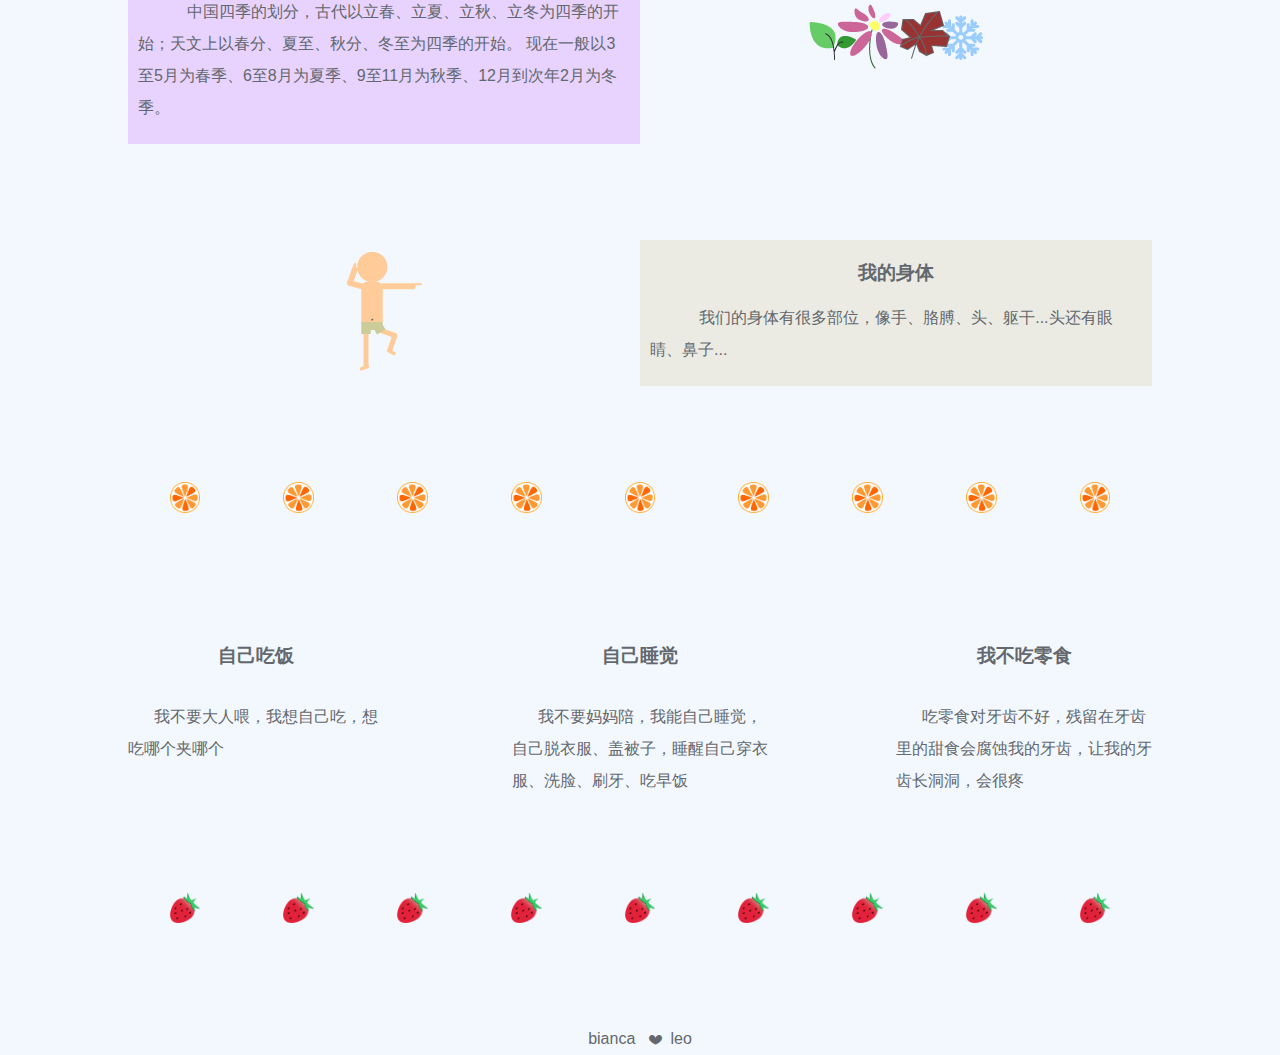
==== commit e670051c: "Update index.html" ====
--- a/index.html
+++ b/index.html
@@ -14,12 +14,12 @@
 <body>
 	<header>
 		<div class="header-inner">
-			<a href="index-2.html" id="logo"></a>
+			<a href="index.html" id="logo"></a>
 			<nav>
 				<a id="menu-icon" data-target="nav ul"></a>
 				<ul>
 					<li class="current"><a href="#">首页</a></li>
-					<li><a href="fruit-2.html">水果</a></li>
+					<li><a href="fruit.html">水果</a></li>
 					<li><a href="#">季节</a></li>
 					<li><a href="body.html">身体</a></li>
 					<li><a href="#">早上好</a></li>
@@ -540,7 +540,7 @@
 
 	<section class="container flex-bet mb6">
 		<section class="one-fourth" id="fruits">
-			<a href="fruit-2.html">
+			<a href="fruit.html">
 				<i class="icon-fruit"></i>
 				<h3>水 果</h3>
 			</a>		
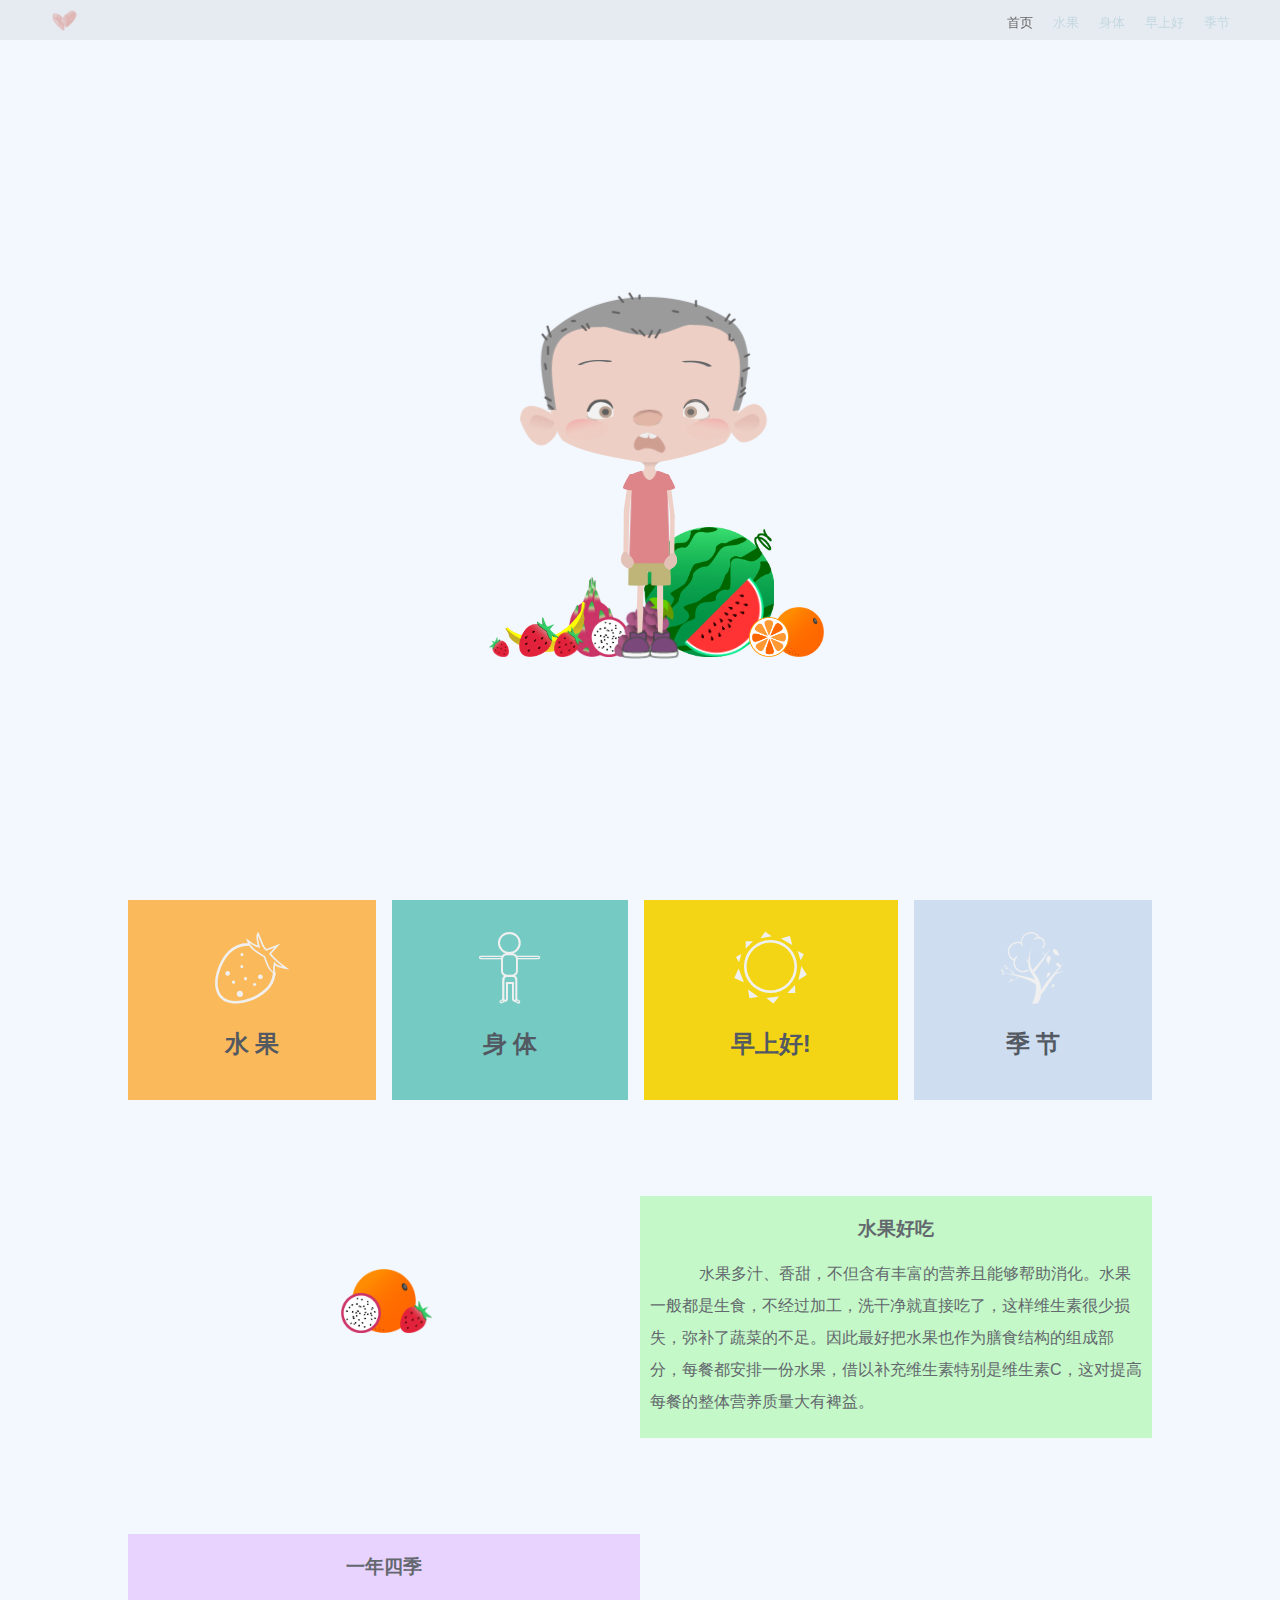
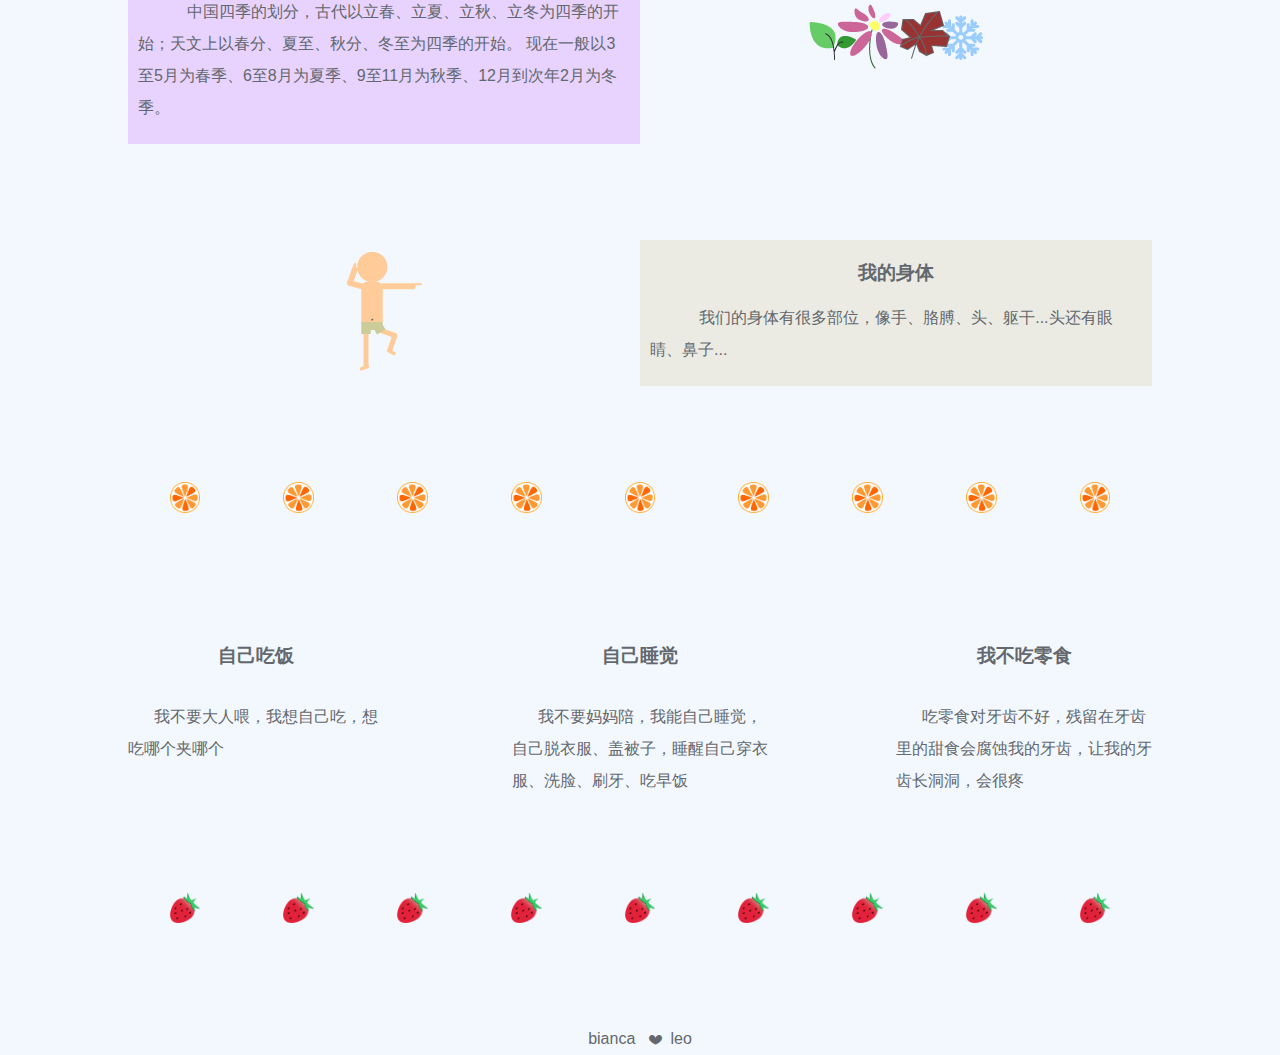
==== commit 9af8141c: "Update index.html" ====
--- a/index.html
+++ b/index.html
@@ -19,10 +19,10 @@
 				<a id="menu-icon" data-target="nav ul"></a>
 				<ul>
 					<li class="current"><a href="#">首页</a></li>
-					<li><a href="fruit.html">水果</a></li>
+					<li><a href="fruits.html">水果</a></li>
+					<li><a href="body.html">身体</a></li>
+					<li><a href="goodmorning.html">早上好</a></li>
 					<li><a href="#">季节</a></li>
-					<li><a href="body.html">身体</a></li>
-					<li><a href="#">早上好</a></li>
 				</ul>
 			</nav>
 		</div>
@@ -30,524 +30,15 @@
 
 	<section class="banner"> 
 		<div class="banner-inner">
-			<!-- <svg id="dirLines" class="showUp" xmlns="http://www.w3.org/2000/svg" viewBox="0 0 392 478">
-				<defs>
-					<style>
-						.cls-1{fill:none;stroke:#b3b3b3;stroke-miterlimit:10;stroke-width:2px;}
-					</style>
-				</defs>
-				<line class="cls-1" x1="226" y1="133" x2="384" y2="133"/>
-				<line class="cls-1" x1="151" y1="148" x2="26" y2="148"/>
-				<line class="cls-1" x1="151" y1="200" x2="15" y2="200"/>
-				<line class="cls-1" x1="95" y1="225" x2="31" y2="225"/>
-				<polyline class="cls-1" points="215 208 361 208 374 194"/>
-				<line class="cls-1" x1="211" y1="249" x2="305" y2="249"/>
-				<line class="cls-1" x1="225" y1="230" x2="381" y2="230"/>
-				<polyline class="cls-1" points="156 225 140 254 52 254"/>
-				<line class="cls-1" x1="206" y1="313" x2="125" y2="313"/>
-				<line class="cls-1" x1="104" y1="279" x2="38" y2="279"/>
-				<polyline class="cls-1" points="263 270 340 270 357 289"/>
-				<line class="cls-1" x1="216" y1="397" x2="305" y2="397"/>
-				<line class="cls-1" x1="195" y1="403" x2="125" y2="403"/>
-				<line class="cls-1" x1="226" y1="427" x2="316" y2="427"/>
-				<line class="cls-1" x1="180" y1="431" x2="125" y2="431"/>
-				<polyline class="cls-1" points="206 279 253 279 277 300"/>
-			</svg> -->
-		</div>
-		<svg xmlns="http://www.w3.org/2000/svg" viewBox="0 0 593 478">
-		    <defs>
-		        <style>
-		        #names, #names-m{
-		        	display: none;
-		        	opacity: 0;
-		        }
-
-		        #dirLines, #dirLine-m{
-		        	display: none;
-		        }
-
-		        text{
-		        	fill: #63686e;
-		        }
-
-		        line, polyline{
-		        	fill: #63686e;
-		        }
-
-		        #parts path, #parts rect, #parts-m path, #parts-m rect{
-		        	opacity: 0;
-		        }
-
-		        .cls-1,
-		        .cls-6 {
-		            fill: none;
-		            stroke-miterlimit: 10;
-		        }
-
-		        .cls-1 {
-		            stroke: #738598;
-		            stroke-width: 1.5px;
-		        }
-
-		        .cls-2 {
-		            font-size: 17px;
-		        }
-
-		        .cls-2,
-		        .cls-3 {
-		            font-family: MicrosoftYaHei, Microsoft YaHei;
-		        }
-
-		        .cls-3 {
-		            font-size: 17.38px;
-		        }
-
-		        .cls-4 {
-		            letter-spacing: -0.01em;
-		        }
-
-		        .cls-5 {
-		            letter-spacing: 0em;
-		        }
-
-		        .cls-6 {
-		            stroke: #63686e;
-		            stroke-width: 1.5px;
-		        }
-
-		        .cls-7 {
-		            letter-spacing: 0em;
-		        }
-
-		        .cls-8 {
-		            letter-spacing: -0.01em;
-		        }
-
-		        .cls-9 {
-		            letter-spacing: -0.01em;
-		        }
-
-		        #parts path.partShow, #parts rect.partShow{
-		        	opacity: 1;
-		        	stroke-dasharray: 4, 4;
-		        	stroke: #21174a;
-		        	fill: rgba(68,142,246,0.3);
-		        }
-
-		        #parts-m path.partShow, #parts-m rect.partShow{
-		        	opacity: 1;
-		        	stroke-dasharray: 4, 4;
-		        	stroke: #21174a;
-		        	fill: rgba(68,142,246,0.3);
-		        }
-		        </style>
-		    </defs>
-		    <g id="dirLines" class="showUp">
-		        <line class="cls-1" x1="293" y1="133" x2="451" y2="133" />
-		        <polyline class="cls-1" points="218 148 193 77 154 77" />
-		        <polyline class="cls-1" points="218 200 154 124 123 124" />
-		        <polyline class="cls-1" points="282 208 428 208 441 194" />
-		        <line class="cls-1" x1="278" y1="249" x2="372" y2="249" />
-		        <polyline class="cls-1" points="292 230 418 230 450 216" />
-		        <polyline class="cls-1" points="203 221 131 220 113 200" />
-		        <polyline class="cls-1" points="166 344 219 311 272 311" />
-		        <line class="cls-1" x1="171" y1="283" x2="148" y2="308" />
-		        <polyline class="cls-1" points="330 270 356 306 385 306" />
-		        <line class="cls-1" x1="283" y1="397" x2="372" y2="397" />
-		        <line class="cls-1" x1="262" y1="403" x2="192" y2="403" />
-		        <line class="cls-1" x1="293" y1="427" x2="383" y2="427" />
-		        <line class="cls-1" x1="284" y1="279" x2="344" y2="326" />
-		        <polyline class="cls-1" points="273.5 256.5 251 256.5 145 231 128 231" />
-		        <line class="cls-1" x1="262.5" y1="262.5" x2="154" y2="263" />
-		        <line class="cls-1" x1="115" y1="154" x2="160" y2="207" />
-		        <line class="cls-1" x1="342.5" y1="97.5" x2="403.5" y2="85.5" />
-		    </g>
-		    <g id="dirLines-m" class="showUp">
-		    	<line class="cls-1" x1="263" y1="133" x2="345" y2="133" />
-		        <polyline class="cls-1" points="188 148 163 77 124 77" />
-		        <polyline class="cls-1" points="180 190 124 124 110 124" />
-		        <polyline class="cls-1" points="252 198 259 176 361 176" />
-		        <line class="cls-1" x1="248" y1="249" x2="372" y2="249" />
-		        <polyline class="cls-1" points="262 230 358 230 373 217" />
-		        <polyline class="cls-1" points="173 221 101 220 89 204" />
-		        <polyline class="cls-1" points="136 344 189 311 242 311" />
-		        <line class="cls-1" x1="141" y1="283" x2="118" y2="308" />
-		        <polyline class="cls-1" points="300 270 336 306 365 306" />
-		        <line class="cls-1" x1="253" y1="397" x2="342" y2="397" />
-		        <line class="cls-1" x1="232" y1="403" x2="155" y2="403" />
-		        <line class="cls-1" x1="263" y1="427" x2="342" y2="427" />
-		        <line class="cls-1" x1="254" y1="279" x2="314" y2="326" />
-		        <line class="cls-1" x1="243.5" y1="256.5" x2="98" y2="237" />
-		        <line class="cls-1" x1="232.5" y1="262.5" x2="124" y2="263" />
-		        <line class="cls-1" x1="96" y1="168" x2="130" y2="207" />
-		        <line class="cls-1" x1="312.5" y1="97.5" x2="357" y2="85.5" />
-		    </g>
-		    <g id="names">    
-		    	<g class="ng">
-		    		<rect id="nhead" x="408" data-parts="phead" class="cls-6" y="67.5" width="98.5" height="28" rx="5.5" ry="5.5" />
-		    		<text class="cls-2" transform="translate(427 88.23)">头</text>
-			        <text class="cls-3" transform="translate(457 88.3)">head</text>
-		    	</g>	
-		    	<g class="ng">
-		    		<rect id="nforehead" data-parts="pforehead" class="cls-6" x="464" y="114.5" width="123.5" height="28" rx="5.5" ry="5.5" />
-		    		<text class="cls-2" transform="translate(470 135.23)">前额</text>
-			        <text class="cls-3" transform="translate(509 135.3)">forehead
-			        </text>
-		    	</g>
-		        
-		        <g class="ng">
-		        	<rect id="nnose" data-parts="pnose" class="cls-6" x="451" y="162.5" width="115.5" height="28" rx="5.5" ry="5.5" />
-		        	<text class="cls-2" transform="translate(466 183.23)">鼻子</text>
-			        <text class="cls-3" transform="translate(516 183.3)">nose</text>
-			        
-		        </g>
-		        
-
-		        
-		        
-
-		      	<g class="ng">
-		      		<rect id="nmouth" data-parts="pmouth" class="cls-6" x="462" y="201.5" width="115.5" height="28" rx="5.5" ry="5.5" />
-		      		<text class="cls-2" transform="translate(477 222.23)">嘴</text>
-			        <text class="cls-3" transform="translate(511 222.3)">mouth</text>
-			        
-		      	</g>
-		        
-
-		        <g class="ng">
-		        	<rect id="nchin" data-parts="pchin" class="cls-6" x="383" y="238.5" width="115.5" height="28" rx="5.5" ry="5.5" />
-		      		<text class="cls-2" transform="translate(397 259.23)">下巴</text>
-			        <text class="cls-3" transform="translate(450 259.3)">chin</text>
-			        
-		      	</g>
-		        
-
-		        <g class="ng">
-		        	<rect id="arm" class="cls-6" data-parts="parmL,parmR"  x="392" y="293.5" width="115.5" height="28" rx="5.5" ry="5.5" />
-		      		<text class="cls-2" transform="translate(406 314.23)">胳膊</text>
-			        <text class="cls-3" transform="translate(459 314.3)">arm
-			        </text>
-			        
-		      	</g>
-		       
-				<g class="ng">
-					<rect id="nchest" data-parts="pchest" class="cls-6" x="338.5" y="332.5" width="89" height="28" rx="5.5" ry="5.5" />
-		      		<text class="cls-2" transform="translate(349 353.23)">胸</text>
-			        <text class="cls-3" transform="translate(375 353.3)">chest</text>
-			        
-		      	</g>
-		        
-		       
-				<g class="ng"> 
-					<rect id="knee" data-parts="pkneeL,pkneeR" class="cls-6" x="383" y="380.5" width="115.5" height="28" rx="5.5" ry="5.5" />
-		      		<text class="cls-2" transform="translate(400 401.23)">膝盖</text>
-			        <text class="cls-3" transform="translate(443 401.3)">knee</text>
-			       
-		      	</g>
-		        
-		        
-
-		        <g class="ng">
-		        	<rect id="foot" data-parts="pfootL,pfootR" class="cls-6" x="391" y="415.5" width="115.5" height="28" rx="5.5" ry="5.5" />
-		      		<text class="cls-2" transform="translate(414 436.23)">脚</text>
-			        <text class="cls-3" transform="translate(450 437.3)">foot</text>
-					
-		      	</g>
-		        
-
-		        <g class="ng">
-		        	<rect id="leg" data-parts="plegL,plegR" class="cls-6" x="69" y="387.5" width="115.5" height="28" rx="5.5" ry="5.5" />
-		      		<text class="cls-2" transform="translate(97 408.23)">腿</text>
-			        <text class="cls-3" transform="translate(129 408.3)">leg</text>
-			        
-		      	</g>
-		        
-
-		        <g class="ng">
-		        	<rect id="nstomach" data-parts="pstomach" class="cls-6" x="60" y="340.5" width="101.5" height="28" rx="5.5" ry="5.5" />
-		      		<text class="cls-2" transform="translate(67 361.23)">胃</text>
-			        <text class="cls-3" transform="translate(86 360.3)">stomach
-			        </text>
-					
-
-		      	</g>
-		        
-		        <g class="ng">
-		        	<rect id="hand" data-parts="phandL,phandR" class="cls-6" x="37" y="299.5" width="101.5" height="28" rx="5.5" ry="5.5" />
-		      		<text class="cls-2" transform="translate(53 320.23)">手</text>
-			        <text class="cls-3" transform="translate(85 320.3)">hand</text>
-					
-		      	</g>
-		        
-
-				<g class="ng">
-					<rect id="shoulder" data-parts="pshoulderL,pshoulderR" class="cls-6" x="28" y="255.5" width="115.5" height="28" rx="5.5" ry="5.5" />
-		      		<text class="cls-2" transform="translate(31 276.23)">肩膀</text>
-			        <text class="cls-3" transform="translate(68 275.3)">shoulder</text>
-					
-		      	</g>
-		       
-
-				<g class="ng">
-					<rect id="nneck" data-parts="pneck" class="cls-6" x="17" y="216.5" width="101.5" height="28" rx="5.5" ry="5.5" />
-		      		<text class="cls-2" transform="translate(28 237.23)">脖子</text>
-			        <text class="cls-3" transform="translate(70 236.3)">neck</text>
-					>
-		      	</g>
-		        
-
-				<g class="ng">
-					<rect id="cheek" data-parts="pcheekL,pcheekR" class="cls-6" x="4" y="173.5" width="101.5" height="28" rx="5.5" ry="5.5" />
-		      		<text class="cls-2" transform="translate(13 194.23)">脸颊</text>
-			        <text class="cls-3" transform="translate(51 194.3)">cheek</text>
-					
-		      	</g>
-		        
-
-				<g class="ng">
-					<rect id="ear" data-parts="pearL,pearR" class="cls-6" x="8" y="139.5" width="101.5" height="28" rx="5.5" ry="5.5" />
-		      		<text class="cls-2" transform="translate(21 160.23)">耳朵</text>
-			        <text class="cls-3" transform="translate(73 159.3)">ear</text>
-					
-		      	</g>
-		       
-
-		        <g class="ng">
-		        	<rect id="eye" data-parts="peyeL,peyeR" class="cls-6" x="13" y="105.5" width="101.5" height="28" rx="5.5" ry="5.5" />
-		      		<text class="cls-2" transform="translate(26 126.23)">眼睛</text>
-			        <text class="cls-3" transform="translate(76 124.3)">eye
-			        </text>
-					
-		      	</g>
-		        
-
- 				<g class="ng">
- 					<rect id="eyebrow" data-parts="peyebrowL,peyebrowR" class="cls-6" x="29.5" y="61.5" width="116" height="28" rx="5.5" ry="5.5" />
-		      		<text class="cls-2" transform="translate(34 81.23)">眉毛</text>
-			        <text class="cls-3" transform="translate(72 81.3)">eyebrow
-			        </text>	
-			        
-		      	</g>           
-		    </g>
-		    <g id="names-m">    
-		    	<g class="ng">
-		    		<rect id="nhead" data-parts="phead-m" class="cls-6"  x="362" y="67.5" width="98.5" height="28" rx="5.5" ry="5.5"  />
-		    		<text class="cls-2" transform="translate(381 88.23)">头</text>
-			        <text class="cls-3" transform="translate(411 88.3)">head</text>
-		    	</g>	
-		    	<g class="ng">
-		    		<rect id="nforehead" data-parts="pforehead-m" class="cls-6"  x="353" y="115.5" width="114.5" height="28" rx="5.5" ry="5.5" />
-		    		<text class="cls-2" transform="translate(355 136.46)">前额</text>
-			        <text class="cls-3" transform="translate(389.72 136.53)">forehead
-			        </text>
-		    	</g>
-		        
-		        <g class="ng">
-		        	<rect id="nnose" data-parts="pnose-m" class="cls-6" x="378.5" y="155.5" width="89" height="28" rx="5.5" ry="5.5" />
-		        	<text class="cls-2" transform="translate(386 176.23)">鼻子</text>
-			        <text class="cls-3" transform="translate(424 176.3)">nose</text>
-			        
-		        </g>
-		        
-
-		        
-		        
-
-		      	<g class="ng">
-		      		<rect id="nmouth" data-parts="pmouth-m" class="cls-6"  x="385.5" y="191.5" width="82" height="28" rx="5.5" ry="5.5"  />
-		      		<text class="cls-2" transform="translate(391 212.23)">嘴</text>
-			        <text class="cls-3" transform="translate(410 212.3)">mouth</text>
-			        
-		      	</g>
-		        
-
-		        <g class="ng">
-		        	<rect id="nchin" data-parts="pchin-m" class="cls-6" x="385.5" y="237.5" width="82" height="28" rx="5.5" ry="5.5" />
-		      		<text class="cls-2" transform="translate(392 258.23)">下巴</text>
-			        <text class="cls-3" transform="translate(430 258.3)">chin</text>
-			        
-		      	</g>
-		        
-
-		        <g class="ng">
-		        	<rect id="arm" class="cls-6" data-parts="parmL-m,parmR-m" x="385.5" y="293.5" width="82" height="28" rx="5.5" ry="5.5" />
-		      		<text class="cls-2" transform="translate(394 314.23)">胳膊</text>
-			        <text class="cls-3" transform="translate(433 314.3)">arm
-			        </text>
-			        
-		      	</g>
-		       
-				<g class="ng">
-					<rect id="nchest" data-parts="pchest-m" class="cls-6"  x="308.5" y="332.5" width="89" height="28" rx="5.5" ry="5.5"  />
-		      		<text class="cls-2" transform="translate(319 353.23)">胸</text>
-			        <text class="cls-3" transform="translate(345 353.3)">chest</text>
-			        
-		      	</g>
-		        
-		       
-				<g class="ng"> 
-					<rect id="knee" data-parts="pkneeL-m,pkneeR-m" class="cls-6" x="353" y="380.5" width="114.5" height="28" rx="5.5" ry="5.5" />
-		      		<text class="cls-2" transform="translate(370 401.23)">膝盖</text>
-			        <text class="cls-3" transform="translate(413 401.3)">knee</text>
-			       
-		      	</g>
-		        
-		        
-
-		        <g class="ng">
-		        	<rect id="foot" data-parts="pfootL-m,pfootR-m" class="cls-6" x="353" y="412.5" width="114.5" height="28" rx="5.5" ry="5.5"/>
-		      		<text class="cls-2" transform="translate(376 433.23)">脚</text>
-			        <text class="cls-3" transform="translate(412 434.3)">foot</text>
-					
-		      	</g>
-		        
-		        
-
-		        <g class="ng">
-		        	<rect id="leg-m" data-parts="plegL-m,plegR-m" class="cls-6" x="31" y="386.5" width="115.5" height="28" rx="5.5" ry="5.5" />
-		      		<text class="cls-2" transform="translate(59 407.23)">腿</text>
-        			<text class="cls-3" transform="translate(91 407.3)">leg</text>
-			        
-		      	</g>
-		        
-
-		        <g class="ng">
-		        	<rect id="nstomach-m" data-parts="pstomach-m" class="cls-6"  x="30" y="340.5" width="101.5" height="28" rx="5.5" ry="5.5"/>
-		      		<text class="cls-2" transform="translate(37 361.23)">胃</text>
-			        <text class="cls-3" transform="translate(56 360.3)">stomach
-			        </text>
-					
-
-		      	</g>
-		        
-		        <g class="ng">
-		        	<rect id="hand-m" data-parts="phandL-m,phandR-m" class="cls-6" x="7" y="299.5" width="101.5" height="28" rx="5.5" ry="5.5" />
-		      		<text class="cls-2" transform="translate(23 320.23)">手</text>
-        			<text class="cls-3" transform="translate(55 320.3)">hand</text>
-					
-		      	</g>
-		        
-
-				<g class="ng">
-					<rect id="shoulder-m" data-parts="pshoulderL-m,pshoulderR-m" class="cls-6" x="1" y="255.5" width="115.5" height="28" rx="5.5" ry="5.5" />
-		      		<text class="cls-2" transform="translate(4 276.23)">肩膀</text>
-        			<text class="cls-3" transform="translate(41 275.3)">shoulder</text>
-					
-		      	</g>
-		       
-
-				<g class="ng">
-					<rect id="nneck-m" data-parts="pneck-m" class="cls-6" x="0.5" y="219.5" width="91" height="28" rx="5.5" ry="5.5" />
-		      		<text class="cls-2" transform="translate(7 240.23)">脖子</text>
-        			<text class="cls-3" transform="translate(43 239.3)">neck</text>
-		      	</g>
-		        
-
-				<g class="ng">
-					<rect id="cheek-m" data-parts="pcheekL-m,pcheekR-m" class="cls-6" x="0.5" y="173.5" width="92" height="28" rx="5.5" ry="5.5" />
-		      		<text class="cls-2" transform="translate(3 194.23)">脸颊</text>
-        			<text class="cls-3" transform="translate(41 194.3)">cheek</text>
-					
-		      	</g>
-		        
-
-				<g class="ng">
-					<rect id="ear-m" data-parts="pearL-m,pearR-m" class="cls-6" x="0.5" y="139.5" width="92" height="28" rx="5.5" ry="5.5"  />
-		      		<text class="cls-2" transform="translate(10 160.23)">耳朵</text>
-        			<text class="cls-3" transform="translate(56 159.3)">ear</text>
-					
-		      	</g>
-		       
-
-		        <g class="ng">
-		        	<rect id="eye-m" data-parts="peyeL-m,peyeR-m" class="cls-6" x="1" y="105.5" width="101.5" height="28" rx="5.5" ry="5.5" />
-		      		<text class="cls-2" transform="translate(14 126.23)">眼睛</text>
-			        <text class="cls-3" transform="translate(59 125.3)">eye
-			        </text>
-					
-		      	</g>
-		        
-
- 				<g class="ng">
- 					<rect id="eyebrow-m" data-parts="peyebrowL-m,peyebrowR-m" class="cls-6" x="1.5" y="61.5" width="116" height="28" rx="5.5" ry="5.5" />
-		      		<text class="cls-2" transform="translate(4 81.23)">眉毛</text>
-			        <text class="cls-3" transform="translate(42 81.3)">eyebrow
-			        </text>
-		      	</g>           
-		    </g>
-		    <g id="parts">
-		        <path id="peyebrowR" class="cls-6" d="M199.5,159.5s3-21,37-14c9,2,0,6,0,6s-20-6-30,8C200.5,166.5,199.5,159.5,199.5,159.5Z" />
-		        <path id="peyebrowL" class="cls-6" d="M337.5,159.5s-4-18-33-13c-6,2,2,6,2,6s14-6,24,8C336.5,167.5,337.5,159.5,337.5,159.5Z" />
-		        <path id="peyeL" class="cls-6" d="M206.5,205.5s5-30,30-13c6,5,1,17,1,17S212.5,214.5,206.5,205.5Z" />
-		        <path id="peyeR" class="cls-6" d="M336.45,205.5s-5-30-30-13c-6,5-1,17-1,17S330.45,214.5,336.45,205.5Z" />
-		        <path id="pnose" class="cls-6" d="M254.5,210.5c-4.9-17.13,38.59-16.77,33,0C280.5,222.5,256.5,217.5,254.5,210.5Z" />
-		        <path id="pcheekL" class="cls-6" d="M189.5,220.5c3.44-24.09,41-7.37,37-2C217.5,230.5,188.5,227.5,189.5,220.5Z" />
-		        <path id="pcheekR" class="cls-6" d="M349.78,220.5c-3.44-24.09-41-7.37-37-2,9,12,38,9,37,2" />
-		        <path id="pearL" class="cls-6" d="M143.5,210.5s5.25-31.75,30-7c5,5,6,19,6,19s-2,12-10,14S140.5,222.5,143.5,210.5Z" />
-		        <path id="pearR" class="cls-6" d="M390.21,208.5s-5.25-31.75-30-7c-5,5-6,19-6,19s2,12,10,14S393.21,220.5,390.21,208.5Z" />
-		        <path id="phandL" class="cls-6" d="M162.5,280.5s5-16,16-10-5,17-5,17S163.5,289.5,162.5,280.5Z" />
-		        <path id="phandR" class="cls-6" d="M383.36,281.5s-5-16-16-10,5,17,5,17S382.36,290.5,383.36,281.5Z" />
-		        <rect id="pchest" class="cls-6" x="253.5" y="273.5" width="38" height="17" rx="4.25" ry="4.25" />
-		        <rect id="pstomach" class="cls-6" x="261.5" y="293.5" width="21" height="24" rx="10.5" ry="10.5" />
-		        <rect id="plegL" class="cls-6" x="257.5" y="364.5" width="9" height="62" rx="4.5" ry="4.5" />
-		        <rect id="plegR" class="cls-6" x="277.5" y="364.5" width="9" height="62" rx="4.5" ry="4.5" />
-		        <rect id="pfootR" class="cls-6" x="279.48" y="421.71" width="24.14" height="14" rx="7" ry="7" transform="translate(90.35 -49.11) rotate(11.38)" />
-		        <rect id="pfootL" class="cls-6" x="240.48" y="421.71" width="24.14" height="14" rx="7" ry="7" transform="translate(584.74 799.14) rotate(168.62)" />
-		        <rect id="pkneeR" class="cls-6" x="277.5" y="392.5" width="10" height="8" rx="4" ry="4" />
-		        <rect id="pkneeL" class="cls-6" x="256.5" y="392.5" width="10" height="8" rx="4" ry="4" />
-		        <rect id="pchin" class="cls-6" x="262.5" y="242.5" width="22" height="10" rx="5" ry="5" />
-		        <path id="parmR" class="cls-6" d="M291.5,265.5l43,2,34,5s4,6-2,8c-8-1-36-6-36-6l-39-2S286.5,266.5,291.5,265.5Z" />
-		        <path id="parmL" class="cls-6" d="M252.58,264.5l-43,2-34,5s-4,6,2,8c8-1,36-6,36-6l39-2S257.58,265.5,252.58,264.5Z" />
-		        <path id="pmouth" class="cls-6" d="M247.5,223.5s30,9,50,0c6-3,2,9-2,13s-15,9-20,9c-4,0-19-3-24-9S243.5,222.5,247.5,223.5Z" />
-		        <rect id="pneck" class="cls-6" x="262.5" y="252.5" width="21" height="9" rx="4.5" ry="4.5" />
-		        <rect id="pshoulderL" class="cls-6" x="253.5" y="260.5" width="14" height="6" rx="3" ry="3" transform="translate(-48.7 59.32) rotate(-11.89)" />
-		        <rect id="pshoulderR" class="cls-6" x="277.5" y="260.5" width="14" height="6" rx="3" ry="3" transform="translate(508.61 579.96) rotate(-168.11)" />
-		        <path id="pforehead" class="cls-6" d="M202.5,130.5s4-17,28-9,67,8,79,0,36,2,33,9-9,12-16,12-93.6-.23-106-2C206.5,138.5,201.5,132.5,202.5,130.5Z" />
-		        <path id="phead" class="cls-6" d="M167.5,126.5c34.61-38.46,129.42-69.58,203,4,7,7-5,96-13,102s-73,25-84,25-95.75-22-96.37-28S149.5,146.5,167.5,126.5Z" />
-		    </g>
-		    <g id="parts-m">
-		        <path id="peyebrowR-m" class="cls-6" d="M169.5,159.5s3-21,37-14c9,2,0,6,0,6s-20-6-30,8C170.5,166.5,169.5,159.5,169.5,159.5Z" />
-		        <path id="peyebrowL-m" class="cls-6" d="M307.5,159.5s-4-18-33-13c-6,2,2,6,2,6s14-6,24,8C306.5,167.5,307.5,159.5,307.5,159.5Z" />
-		        <path id="peyeR-m" class="cls-6" d="M176.5,205.5s5-30,30-13c6,5,1,17,1,17S182.5,214.5,176.5,205.5Z" />
-		        <path id="peyeL-m" data-name="eyeL" class="cls-6" d="M306.45,205.5s-5-30-30-13c-6,5-1,17-1,17S300.45,214.5,306.45,205.5Z" />
-		        <path id="pnose-m" class="cls-6" d="M224.5,210.5c-4.9-17.13,38.59-16.77,33,0C250.5,222.5,226.5,217.5,224.5,210.5Z" />
-		        <path id="pcheekL-m" class="cls-6" d="M159.5,220.5c3.44-24.09,41-7.37,37-2C187.5,230.5,158.5,227.5,159.5,220.5Z" />
-		        <path id="pcheekR-m" class="cls-6" d="M319.78,220.5c-3.44-24.09-41-7.37-37-2,9,12,38,9,37,2" />
-		        <path id="pearL-m" class="cls-6" d="M113.5,210.5s5.25-31.75,30-7c5,5,6,19,6,19s-2,12-10,14S110.5,222.5,113.5,210.5Z" />
-		        <path id="pearR-m" class="cls-6" d="M360.21,208.5s-5.25-31.75-30-7c-5,5-6,19-6,19s2,12,10,14S363.21,220.5,360.21,208.5Z" />
-		        <path id="phandL-m" class="cls-6" d="M132.5,280.5s5-16,16-10-5,17-5,17S133.5,289.5,132.5,280.5Z" />
-		        <path id="phandR-m" class="cls-6" d="M353.36,281.5s-5-16-16-10,5,17,5,17S352.36,290.5,353.36,281.5Z" />
-		        <rect id="pchest-m" class="cls-6" x="223.5" y="273.5" width="38" height="17" rx="4.25" ry="4.25" />
-		        <rect id="pstomach-m" class="cls-6" x="231.5" y="293.5" width="21" height="24" rx="10.5" ry="10.5" />
-		        <rect id="plegL-m" class="cls-6" x="227.5" y="364.5" width="9" height="62" rx="4.5" ry="4.5" />
-		        <rect id="plegR-m" class="cls-6" x="247.5" y="364.5" width="9" height="62" rx="4.5" ry="4.5" />
-		        <rect id="pfootR-m" class="cls-6" x="249.48" y="421.71" width="24.14" height="14" rx="7" ry="7" transform="translate(89.76 -43.19) rotate(11.38)" />
-		        <rect id="pfootL-m" class="cls-6" x="210.48" y="421.71" width="24.14" height="14" rx="7" ry="7" transform="translate(525.33 805.07) rotate(168.62)" />
-		        <rect id="pkneeR-m" class="cls-6" x="247.5" y="392.5" width="10" height="8" rx="4" ry="4" />
-		        <rect id="pkneeL-m" class="cls-6" x="226.5" y="392.5" width="10" height="8" rx="4" ry="4" />
-		        <rect id="pchin-m" class="cls-6" x="232.5" y="242.5" width="22" height="10" rx="5" ry="5" />
-		        <path id="parmR-m" class="cls-6" d="M261.5,265.5l43,2,34,5s4,6-2,8c-8-1-36-6-36-6l-39-2S256.5,266.5,261.5,265.5Z" />
-		        <path id="parmL-m" class="cls-6" d="M222.58,264.5l-43,2-34,5s-4,6,2,8c8-1,36-6,36-6l39-2S227.58,265.5,222.58,264.5Z" />
-		        <path id="pmouth-m" class="cls-6" d="M217.5,223.5s30,9,50,0c6-3,2,9-2,13s-15,9-20,9c-4,0-19-3-24-9S213.5,222.5,217.5,223.5Z" />
-		        <rect id="pneck-m" class="cls-6" x="232.5" y="252.5" width="21" height="9" rx="4.5" ry="4.5" />
-		        <rect id="pshoulderL-m" class="cls-6" x="223.5" y="260.5" width="14" height="6" rx="3" ry="3" transform="translate(-49.34 53.14) rotate(-11.89)" />
-		        <rect id="pshoulderR-m" class="cls-6" x="247.5" y="260.5" width="14" height="6" rx="3" ry="3" transform="translate(449.26 573.78) rotate(-168.11)" />
-		        <path id="pforehead-m" class="cls-6" d="M172.5,130.5s4-17,28-9,67,8,79,0,36,2,33,9-9,12-16,12-93.6-.23-106-2C176.5,138.5,171.5,132.5,172.5,130.5Z" />
-		        <path id="phead-m" class="cls-6" d="M137.5,126.5c34.61-38.46,129.42-69.58,203,4,7,7-5,96-13,102s-73,25-84,25-95.75-22-96.37-28S119.5,146.5,137.5,126.5Z" />
-		    </g>
-		</svg>
+		</div>	
 	</section>
 
 	<section class="container flex-bet mb6">
 		<section class="one-fourth" id="fruits">
-			<a href="fruit.html">
+			<a href="fruits.html">
 				<i class="icon-fruit"></i>
 				<h3>水 果</h3>
 			</a>		
-		</section>
-		<section class="one-fourth" id="season">
-			<i class="icon-season"></i>
-			<h3>季 节</h3>
 		</section>
 		<section class="one-fourth" id="body">
 			<a href="body.html">
@@ -556,8 +47,14 @@
 			</a>
 		</section>
 		<section class="one-fourth" id="gm">
-			<i class="icon-gm"></i>
-			<h3>早上好!</h3>
+			<a href="goodmorning.html">
+				<i class="icon-gm"></i>
+				<h3>早上好!</h3>
+			</a>	
+		</section>
+		<section class="one-fourth" id="season">
+			<i class="icon-season"></i>
+			<h3>季 节</h3>
 		</section>
 	</section>
 	
@@ -636,9 +133,9 @@
 	<footer class="container">
 		<p>bianca &nbsp;&nbsp;<i class="icon-heart"></i>&nbsp;&nbsp;leo</p>
 	</footer>
-
+	<script src="js/base.js"></script>
 	<script src="js/common.js"></script>
 	<script src="js/index.js"></script>
-	<script src="js/base.js"></script>
+	
 </body>
 </html>
--- a/css/style.css
+++ b/css/style.css
@@ -69,32 +69,6 @@
 	opacity: 0;
 }
 
-#lEye.stw{	
-	animation: blink 1.5s steps(10) 2,
-				blink 0.8s 3s steps(10) 3 forwards;
-}
-
-#rEye{
-	background-position: -374px 0;
-}
-
-#rEye.stw{
-	animation: blinkR 1.5s steps(10) 2,
-				blinkR 0.8s 3s steps(10) 3 forwards;
-}
-
-@keyframes blink{
-	to{
-		background-position: -340px 0;
-	}
-}
-
-@keyframes blinkR{
-	to{
-		background-position: -714px 0;
-	}
-}
-
 #lEye.blink{
 	animation: blinkBN 0.25s steps(10) 2 forwards;
 }
@@ -116,151 +90,130 @@
 }
 
 #lEyebrow{
-	background-position: 0 -25px;
+	background-position: 0 0;
 	
 }
 
 .eblNormal{
-	animation: eblNormal 0.25s steps(10) /* 10.6.85s */ forwards;
+	animation: eblNormal 0.2s steps(10) /* 10.6.85s */ forwards;
 }
 
 #rEyebrow{
-	background-position: -49px -25px;
+	background-position: -49px 0;
 	
 }
 
 .ebrNormal{
-	animation: ebrNormal 0.25s steps(10) /* 10.6.85s */ forwards;
+	animation: ebrNormal 0.2s steps(10) /* 10.6.85s */ forwards;
 }
 
 @keyframes eblNormal{
 	to{
-		background-position: -980px -25px;
+		background-position: -980px 0;
 	}
 }
 
 @keyframes ebrNormal{
 	to{
-		background-position: -1029px -25px;
+		background-position: -1029px 0;
 	}
 }
 
 #mouth{
-	background-position: 0 -46px;
+	background-position: 0 0px;
 }
 
 .mouthNormal{
-	animation: mNormal 0.25s steps(10) /* 10.6.85s */ forwards;
+	animation: mNormal 0.2s steps(10) /* 10.6.85s */ forwards;
 }
 
 @keyframes mNormal{
 	to{
-		background-position: -520px -46px;
-	}
-}
-
-#rSleeve{
-	transform: rotateY(180deg);
+		background-position: -520px 0px;
+	}
+}
+
+#lShoe, #rShoe{
+	opacity: 0;
 }
 
 #lSleeve{
 	transform-origin: 8px 2px;
+	opacity: 0;
 }
 
 #rSleeve{
 	transform-origin: 4px 2px;
+	transform: rotateY(180deg);
+	opacity: 0;
+}
+
+#shirt{
+	opacity: 0;
 }
 
 #rpants{
 	transform-origin: 9px 4px;
 }
 
+#hipsWithPants{
+	transform-origin: 20px 2px;
+}
+
+#rThigh{
+	transform-origin: 6px -6px;
+}
+
+#rCalf{
+	transform-origin: 5px 5px;
+}
+
+#lThigh{
+	transform-origin: 4px -4px;
+}
+
+#lCalf{
+	transform-origin: 5px 6px;
+}
+
 #lpants{
 	transform-origin: 11px 4px;
 }
 
-#hipsWithPants{
-	transform-origin: 20px 2px;
-}
-
-#rThigh{
+#lArm, #lForeArm, #rArm, #rForeArm, #lHand, #rHand, #lThigh, #lCalf, #rThigh, #rCalf, #lFoot, #rFoot{
+	transition: all 0.5s;
+}
+
+#rHand{
+	transform-origin: 11px 7px;
+}
+
+#lHand{
+	transform-origin: 7px 5px;
+}
+
+#rArm{
 	transform-origin: 4px 4px;
+}
+
+#rForeArm{
+	transform-origin: 5px 4px;
+}
+
+#lArm{
+	transform-origin: 9px 4px;
+}
+
+#lForeArm{
+	transform-origin: 5px 5px;
+}
+
+#lCalf{
+	transform-origin: 5px 6px;
 }
 
 #rCalf{
 	transform-origin: 5px 5px;
-}
-
-#rpants{
-	transform-origin: 9px 4px;
-}
-
-#lThigh{
-	transform-origin: 5px 4px;
-}
-
-#lCalf{
-	transform-origin: 5px 6px;
-}
-
-#lpants{
-	transform-origin: 11px 4px;
-}
-
-#lArm, #lForeArm, #rArm, #rForeArm, #lHand, #rHand, #lThigh, #lCalf, #rThigh, #rCalf, #lFoot, #rFoot{
-	transition: all 0.5s;
-}
-
-#rHand{
-	transform-origin: 11px 7px;
-}
-
-#lHand{
-	transform-origin: 7px 5px;
-}
-
-#rArm{
-	transform-origin: 4px 4px;
-}
-
-#rForeArm{
-	transform-origin: 5px 4px;
-}
-
-#lArm{
-	transform-origin: 9px 4px;
-}
-
-#lForeArm{
-	transform-origin: 5px 5px;
-}
-
-#lThigh{
-	transform-origin: 5px 4px;
-}
-
-#lCalf{
-	transform-origin: 5px 6px;
-}
-
-#rThigh{
-	transform-origin: 4px 4px;
-}
-
-#rCalf{
-	transform-origin: 5px 5px;
-}
-
-#rSleeve{
-	transform: rotateY(180deg);
-}
-
-#lSleeve{
-	transform-origin: 8px 2px;
-}
-
-#rSleeve{
-	transform-origin: 4px 2px;
 }
 
 #hips, #torso{
@@ -586,7 +539,7 @@
 
 }
 
-@media screen and (max-width: 767px) {
+@media screen and (max-width: 812px) {
 	.banner.landscape{
 		height: 478px;
 	}
